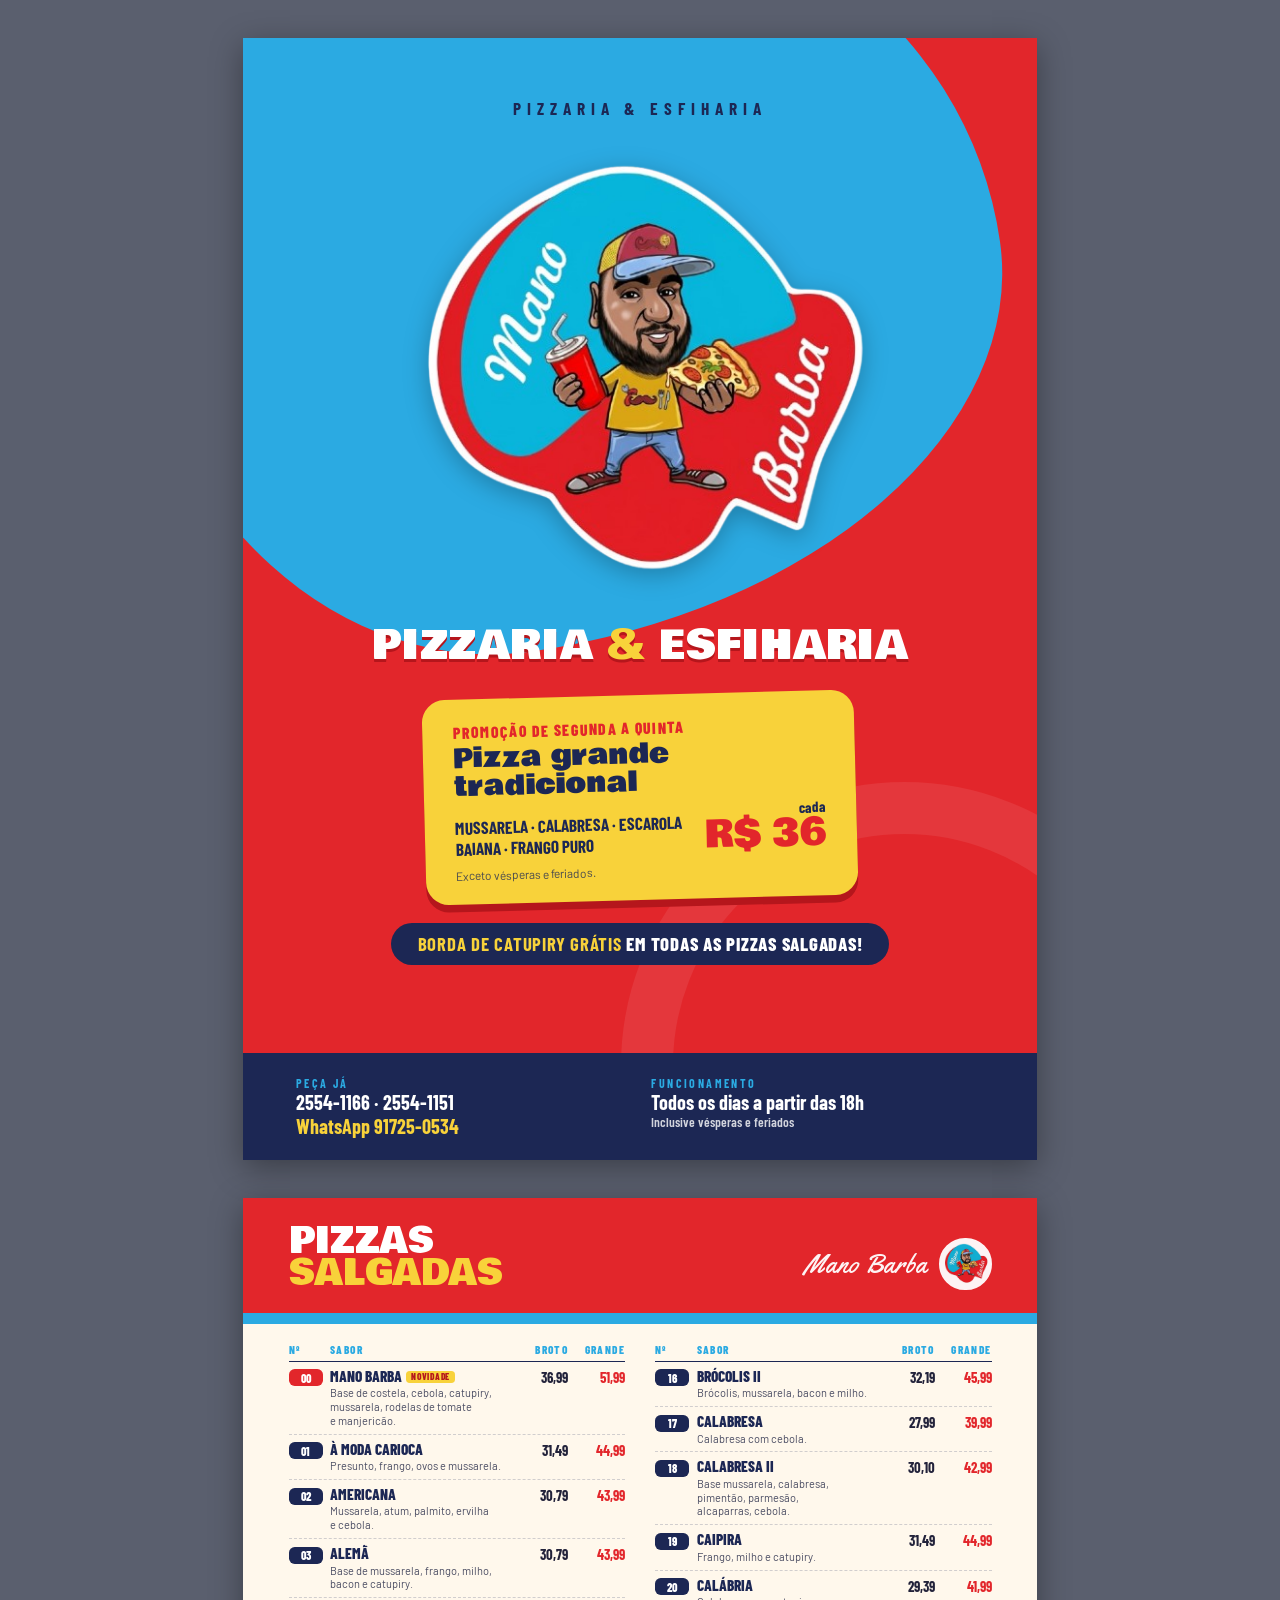
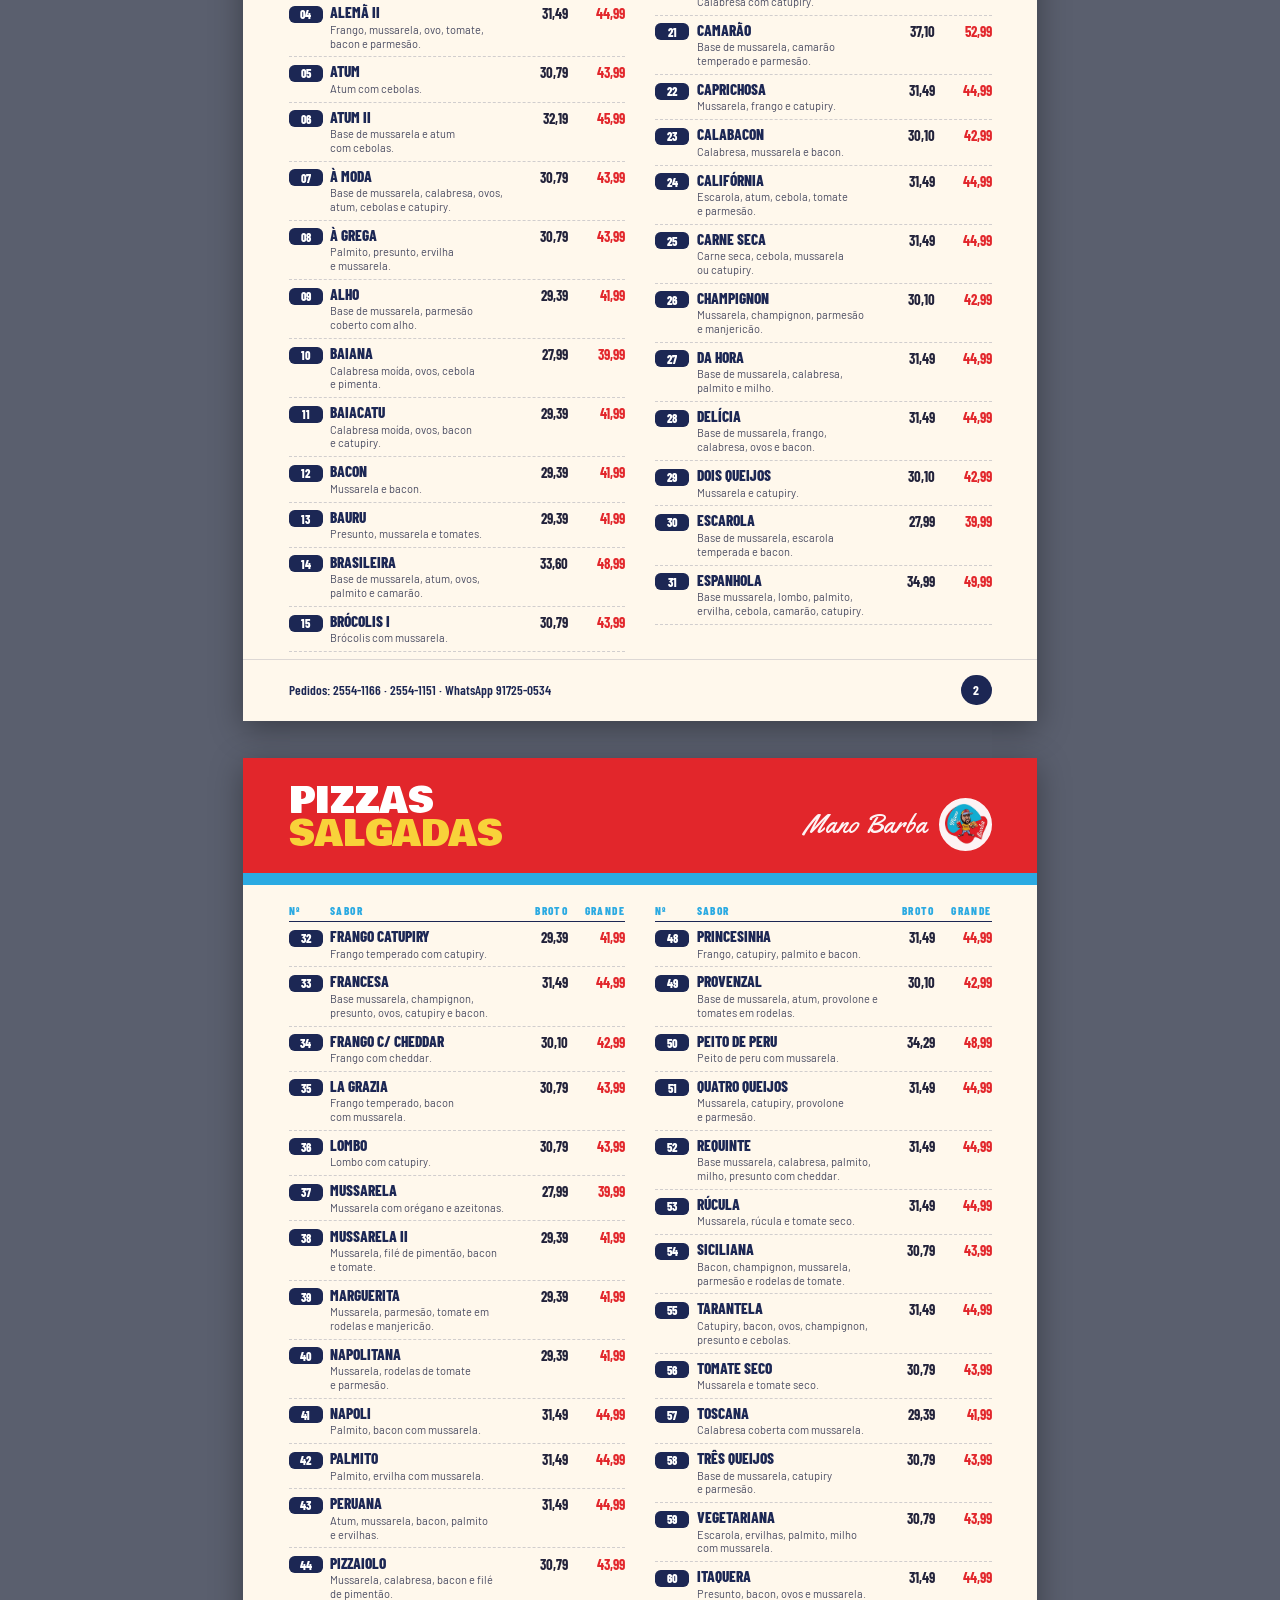
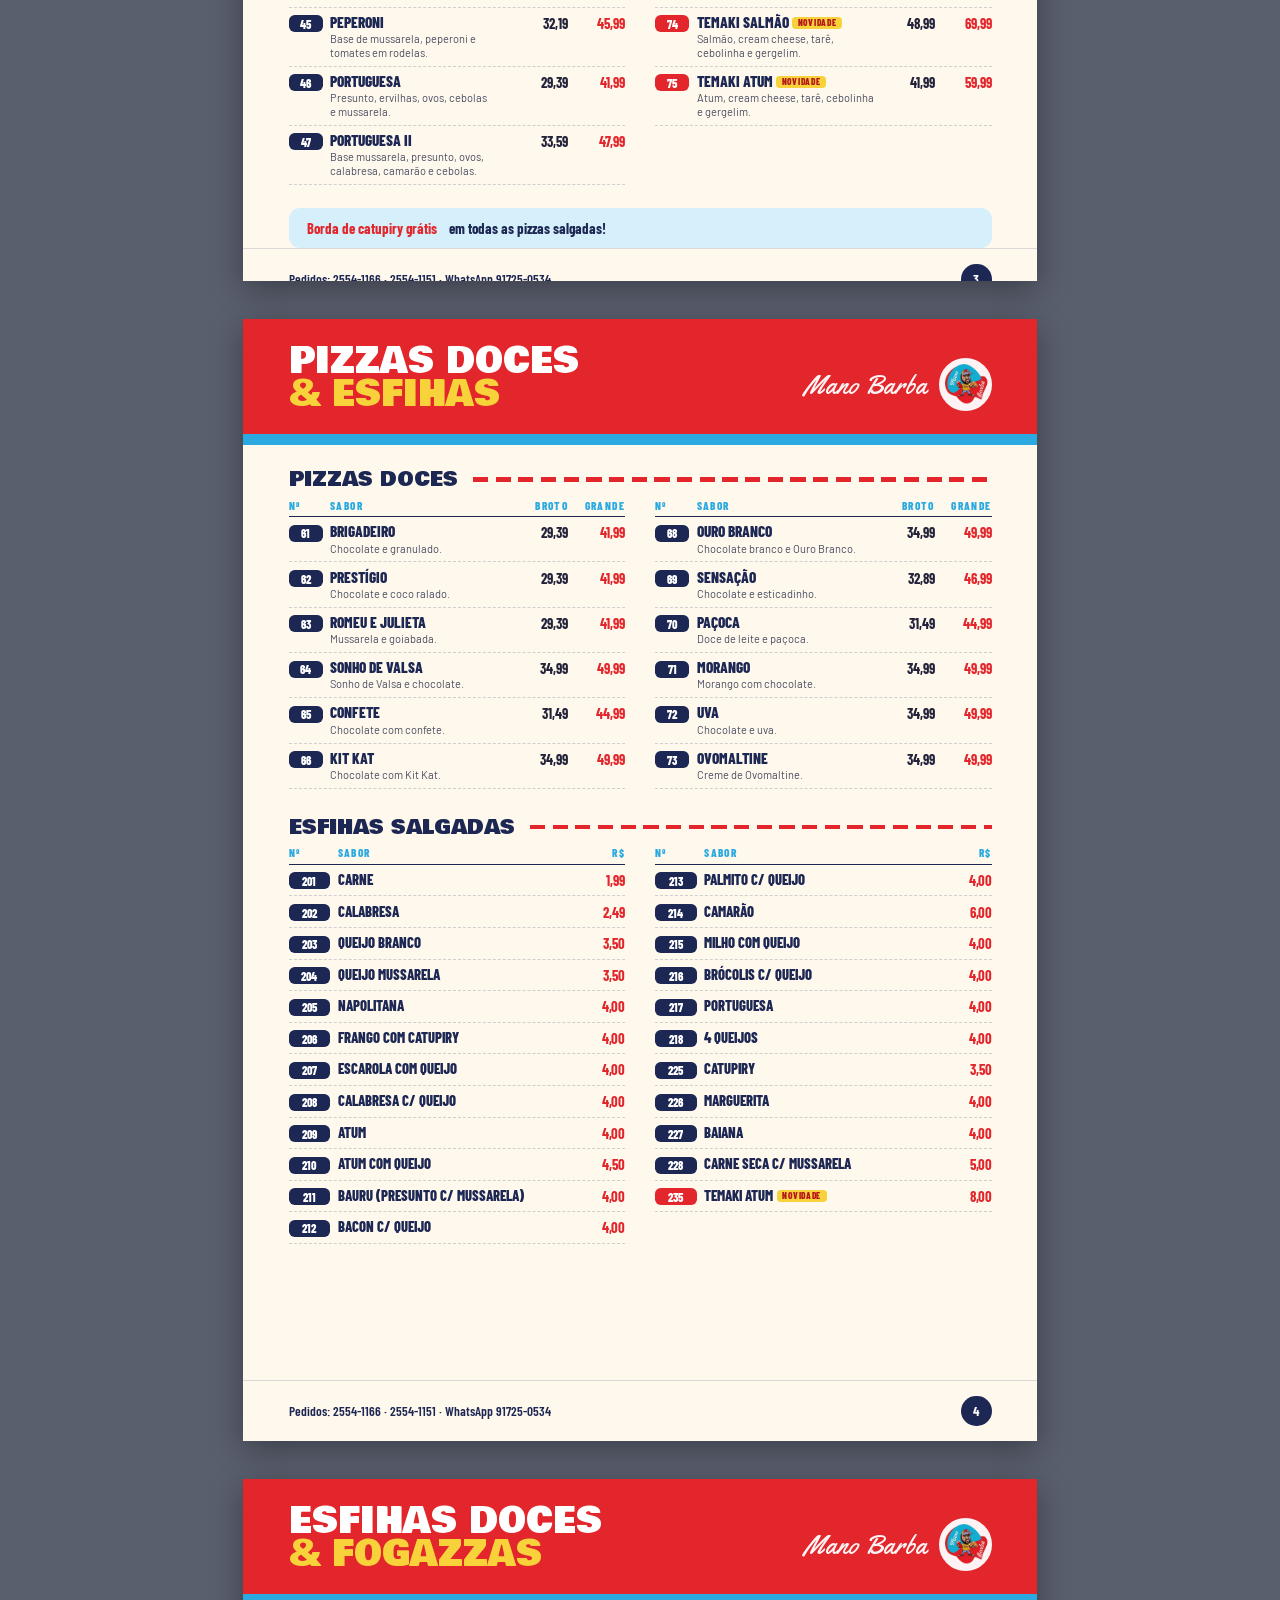
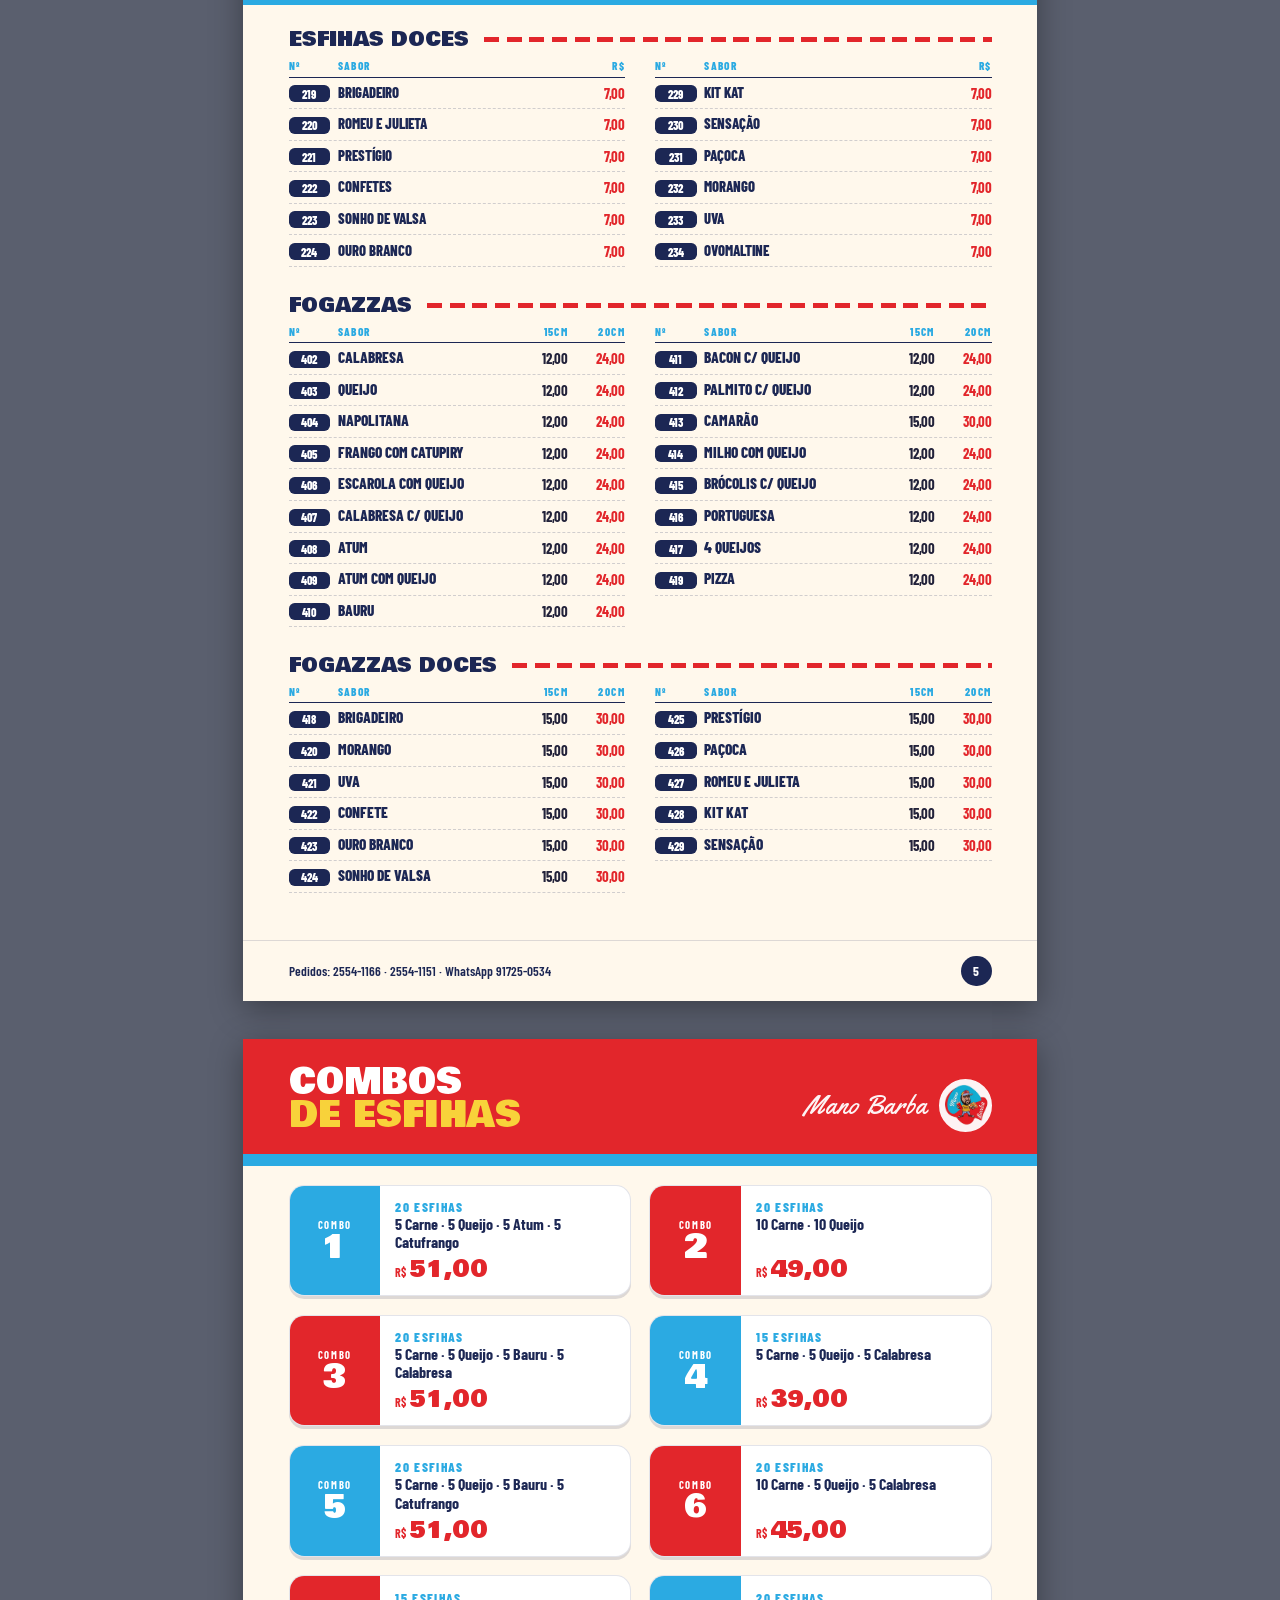
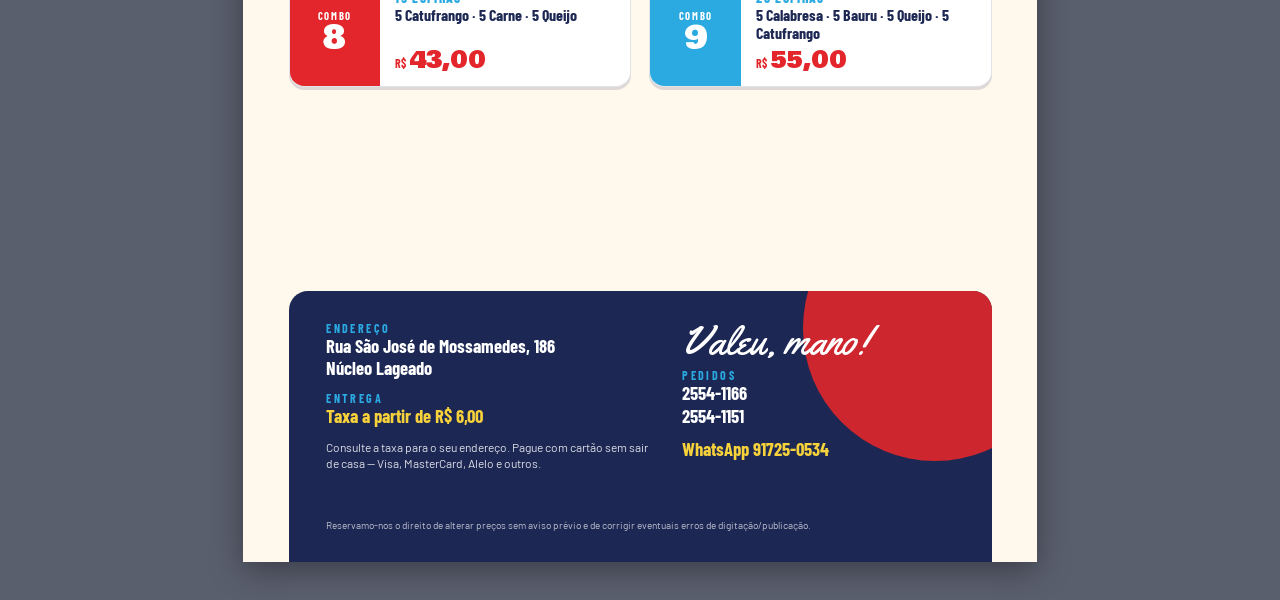
==== cardapio.html @ 179548e4 "Adicionando iframe do google maps e o cardapio personalizado." ====
<!DOCTYPE html>
<html lang="pt-BR">
<head>
<meta charset="utf-8">
<meta name="viewport" content="width=device-width, initial-scale=1.0">
<title>Cardápio — Mano Barba Pizzaria &amp; Esfiharia</title>
<link rel="preconnect" href="https://fonts.googleapis.com">
<link rel="preconnect" href="https://fonts.gstatic.com" crossorigin>
<link href="https://fonts.googleapis.com/css2?family=Yellowtail&family=Bowlby+One&family=Barlow+Condensed:wght@500;600;700;800&family=Barlow:wght@400;500;600&display=swap" rel="stylesheet">

<style>
  :root {
    --red: #E2262B; 
    --red-dk: #B5161C;
    --sky: #2BAAE2; 
    --sky-lt: #D6F0FB;
    --yellow: #F8D23A; 
    --navy: #1C2754; 
    --cream: #FFF8EC; 
    --ink: #22223a;
  }
  * {
    box-sizing: border-box;
    margin: 0;
    padding: 0;
  }
  body {
    background: #5a5f6e;
    font-family: 'Barlow', sans-serif;
    color: var(--ink);
    display: flex;
    flex-direction: column;
    align-items: center;
    gap: 10mm;
    padding: 10mm 0;
  }
  
  .page {
    width: 210mm;
    height: 297mm;
    background: var(--cream);
    position: relative;
    overflow: hidden;
    box-shadow: 0 8px 30px rgba(0,0,0,.35);
    display: flex;
    flex-direction: column;
  }
  @page {
    size: A4;
    margin: 0;
  }
  @media print {
    body { background: none; padding: 0; gap: 0; display: block; }
    .page { box-shadow: none; page-break-after: always; break-after: page; }
    * { -webkit-print-color-adjust: exact; print-color-adjust: exact; }
  }

  /* ---------- CAPA ---------- */
  .cover { background: var(--red); color: #fff; align-items: center; }
  .cover .sky {
    position: absolute; left: -30mm; top: -40mm; width: 230mm; height: 200mm; background: var(--sky);
    border-radius: 48% 52% 60% 40% / 45% 55% 45% 55%; transform: rotate(-8deg);
  }
  .cover .ring {
    position: absolute; right: -40mm; bottom: -50mm; width: 150mm; height: 150mm; border-radius: 50%;
    border: 14mm solid rgba(255,255,255,.08);
  }
  .cover-top { position: relative; z-index: 2; text-align: center; padding-top: 16mm; }
  .cover-top .tag { font-family: 'Barlow Condensed'; font-weight: 700; letter-spacing: .35em; font-size: 13pt; text-transform: uppercase; color: var(--navy); }
  .logo { position: relative; z-index: 2; width: 128mm; margin-top: 4mm; filter: drop-shadow(0 6px 12px rgba(0,0,0,.25)); }
  .cover h1 {
    position: relative; z-index: 2; font-family: 'Bowlby One'; font-weight: 400; font-size: 30pt; letter-spacing: .02em;
    text-transform: uppercase; line-height: 1; margin-top: 2mm; text-shadow: 0 3px 0 var(--red-dk);
  }
  .cover h1 span { color: var(--yellow); }
  
  .promo {
    position: relative; z-index: 2; margin: 8mm 18mm 0; background: var(--yellow); color: var(--navy);
    border-radius: 6mm; padding: 6mm 8mm; transform: rotate(-1.5deg); box-shadow: 0 2mm 0 var(--red-dk);
  }
  .promo .kick { font-family: 'Barlow Condensed'; font-weight: 800; text-transform: uppercase; letter-spacing: .08em; font-size: 12pt; color: var(--red); }
  .promo .big { font-family: 'Bowlby One'; font-size: 20pt; line-height: 1.05; margin: 1mm 0 2mm; }
  .promo .row { display: flex; justify-content: space-between; align-items: end; gap: 6mm; }
  .promo .flavors { font-family: 'Barlow Condensed'; font-weight: 700; font-size: 13pt; text-transform: uppercase; line-height: 1.25; }
  .promo .price { font-family: 'Bowlby One'; font-size: 28pt; color: var(--red); white-space: nowrap; line-height: 1; }
  .promo .price small { font-size: 11pt; color: var(--navy); display: block; text-align: right; font-family: 'Barlow Condensed'; font-weight: 700; }
  .promo .note { font-size: 9pt; margin-top: 2mm; opacity: .8; }
  
  .borda {
    position: relative; z-index: 2; margin-top: 6mm; font-family: 'Barlow Condensed'; font-weight: 800; font-size: 14pt;
    text-transform: uppercase; letter-spacing: .04em; background: var(--navy); padding: 2.5mm 7mm; border-radius: 20mm;
  }
  .borda b { color: var(--yellow); }
  .cover-info {
    position: absolute; z-index: 2; bottom: 0; left: 0; right: 0; display: grid; grid-template-columns: 1fr 1fr;
    background: var(--navy); padding: 6mm 14mm; gap: 6mm; font-family: 'Barlow Condensed'; font-size: 12pt; font-weight: 600;
  }
  .cover-info .lbl { font-size: 9pt; letter-spacing: .2em; text-transform: uppercase; color: var(--sky); font-weight: 700; }
  .cover-info .val { font-size: 15pt; font-weight: 700; line-height: 1.2; }
  .cover-info .val .wa { color: var(--yellow); }

  /* ---------- PÁGINAS INTERNAS ---------- */
  .head { background: var(--red); color: #fff; padding: 7mm 12mm 6mm; position: relative; display: flex; align-items: end; justify-content: space-between; }
  .head::after { content: ""; position: absolute; left: 0; right: 0; bottom: -3mm; height: 3mm; background: var(--sky); }
  .head h2 { font-family: 'Bowlby One'; font-weight: 400; font-size: 26pt; line-height: .95; text-transform: uppercase; }
  .head h2 em { font-style: normal; color: var(--yellow); }
  .head .brand { font-family: 'Yellowtail'; font-size: 20pt; color: #fff; opacity: .95; display: flex; align-items: center; gap: 3mm; }
  .head .brand img { width: 14mm; height: 14mm; object-fit: cover; background: #fff; border-radius: 50%; padding: 0mm; border: 2px solid white; }
  
  .body { flex: 1; padding: 8mm 12mm 0; display: flex; flex-direction: column; gap: 6mm; }
  .foot {
    display: flex; justify-content: space-between; align-items: center; padding: 4mm 12mm; font-family: 'Barlow Condensed';
    font-weight: 600; font-size: 10pt; color: var(--navy); border-top: .4mm solid rgba(28,39,84,.15); margin: 0 0;
  }
  .foot .pg { background: var(--navy); color: #fff; width: 8mm; height: 8mm; border-radius: 50%; display: grid; place-items: center; font-weight: 700; }

  .sub { display: flex; align-items: center; gap: 4mm; margin-bottom: 1mm; }
  .sub h3 { font-family: 'Bowlby One'; font-weight: 400; font-size: 15pt; color: var(--navy); text-transform: uppercase; white-space: nowrap; }
  .sub .line { flex: 1; height: 1.2mm; background: repeating-linear-gradient(90deg, var(--red) 0 4mm, transparent 4mm 6mm); }
  .sub .cols { font-family: 'Barlow Condensed'; font-weight: 700; font-size: 9pt; letter-spacing: .12em; text-transform: uppercase; color: var(--red); }

  .grid2 { display: grid; grid-template-columns: 1fr 1fr; column-gap: 8mm; }
  .colhead {
    display: grid; grid-template-columns: 9mm 1fr 13mm 13mm; gap: 2mm; font-family: 'Barlow Condensed'; font-weight: 800;
    font-size: 8.5pt; letter-spacing: .12em; text-transform: uppercase; color: var(--sky); padding-bottom: 1.2mm; border-bottom: .5mm solid var(--navy);
  }
  .colhead span:nth-child(n+3) { text-align: right; }
  
  .item {
    display: grid; grid-template-columns: 9mm 1fr 13mm 13mm; gap: 2mm; align-items: start; padding: 1.6mm 0;
    border-bottom: .3mm dashed rgba(28,39,84,.2); break-inside: avoid;
  }
  .num {
    font-family: 'Barlow Condensed'; font-weight: 800; font-size: 9pt; color: #fff; background: var(--navy); border-radius: 1.5mm;
    text-align: center; padding: .4mm 0; margin-top: .4mm;
  }
  .item.hot .num { background: var(--red); }
  .nm { font-family: 'Barlow Condensed'; font-weight: 800; font-size: 11.5pt; text-transform: uppercase; color: var(--navy); line-height: 1.1; }
  .nm .new { display: inline-block; font-size: 7pt; letter-spacing: .08em; background: var(--yellow); color: var(--red-dk); padding: .3mm 1.4mm; border-radius: 1mm; vertical-align: 2px; margin-left: 1mm; }
  .ds { font-size: 8.3pt; line-height: 1.25; color: #4b4d63; margin-top: .4mm; text-wrap: pretty; }
  .pr { font-family: 'Barlow Condensed'; font-weight: 700; font-size: 11pt; text-align: right; color: var(--ink); white-space: nowrap; }
  .pr.g { color: var(--red); }

  .item.s { grid-template-columns: 11mm 1fr 14mm; }
  .item.s .nm { font-size: 11pt; }
  .item.f { grid-template-columns: 11mm 1fr 13mm 13mm; }
  .colhead.s { grid-template-columns: 11mm 1fr 14mm; }
  .colhead.f { grid-template-columns: 11mm 1fr 13mm 13mm; }

  .card-note {
    background: var(--sky-lt); border-radius: 3mm; padding: 3mm 5mm; font-family: 'Barlow Condensed'; font-weight: 700;
    font-size: 11pt; color: var(--navy); display: flex; gap: 3mm; align-items: center;
  }
  .card-note b { color: var(--red); }

  /* combos */
  .combos { display: grid; grid-template-columns: 1fr 1fr; gap: 5mm; }
  .combo {
    background: #fff; border-radius: 4mm; overflow: hidden; display: grid; grid-template-columns: 24mm 1fr;
    box-shadow: 0 .8mm 0 rgba(28,39,84,.15); border: .4mm solid rgba(28,39,84,.12);
  }
  .combo .k { background: var(--sky); color: #fff; display: flex; flex-direction: column; align-items: center; justify-content: center; padding: 3mm 0; }
  .combo:nth-child(4n+2) .k, .combo:nth-child(4n+3) .k { background: var(--red); }
  .combo .k small { font-family: 'Barlow Condensed'; font-weight: 700; font-size: 8pt; letter-spacing: .15em; text-transform: uppercase; }
  .combo .k b { font-family: 'Bowlby One'; font-weight: 400; font-size: 24pt; line-height: 1; }
  .combo .c { padding: 3.5mm 4mm; display: flex; flex-direction: column; justify-content: space-between; gap: 2mm; }
  .combo .qty { font-family: 'Barlow Condensed'; font-weight: 800; font-size: 10pt; letter-spacing: .1em; text-transform: uppercase; color: var(--sky); }
  .combo .what { font-family: 'Barlow Condensed'; font-weight: 700; font-size: 12pt; color: var(--navy); line-height: 1.15; }
  .combo .val { font-family: 'Bowlby One'; font-size: 17pt; color: var(--red); line-height: 1; }
  .combo .val small { font-size: 9pt; font-family: 'Barlow Condensed'; font-weight: 700; margin-right: 1mm; }

  .info {
    margin-top: auto; background: var(--navy); color: #fff; border-radius: 5mm 5mm 0 0; padding: 8mm 10mm; display: grid;
    grid-template-columns: 1.2fr 1fr; gap: 8mm; position: relative; overflow: hidden;
  }
  .info::before { content: ""; position: absolute; right: -20mm; top: -25mm; width: 70mm; height: 70mm; border-radius: 50%; background: var(--red); opacity: .9; }
  .info > * { position: relative; }
  .info .lbl { font-family: 'Barlow Condensed'; font-size: 9pt; letter-spacing: .2em; text-transform: uppercase; color: var(--sky); font-weight: 700; }
  .info .v { font-family: 'Barlow Condensed'; font-size: 14pt; font-weight: 700; line-height: 1.2; margin-bottom: 3mm; }
  .info .v.y { color: var(--yellow); }
  .info p { font-size: 9pt; line-height: 1.35; opacity: .85; }
  .info .thanks { font-family: 'Yellowtail'; font-size: 30pt; line-height: 1; color: #fff; margin-bottom: 2mm; }
  .fine { font-size: 7.5pt; opacity: .7; margin-top: 4mm; line-height: 1.4; }
  .body.combo-body { padding-bottom: 0; }
</style>
</head>
<body>

<section class="page cover" data-screen-label="01 Capa">
  <div class="sky"></div><div class="ring"></div>
  <div class="cover-top"><div class="tag">Pizzaria &amp; Esfiharia</div></div>
  <img class="logo" src="/img/Logo_manobarba_hero.png" alt="Mano Barba">
  <h1>Pizzaria <span>&amp;</span> Esfiharia</h1>
  <div class="promo">
    <div class="kick">Promoção de segunda a quinta</div>
    <div class="big">Pizza grande<br>tradicional</div>
    <div class="row">
      <div class="flavors">Mussarela · Calabresa · Escarola<br>Baiana · Frango Puro</div>
      <div class="price"><small>cada</small>R$ 36</div>
    </div>
    <div class="note">Exceto vésperas e feriados.</div>
  </div>
  <div class="borda"><b>Borda de catupiry grátis</b> em todas as pizzas salgadas!</div>
  <div class="cover-info">
    <div><div class="lbl">Peça já</div><div class="val">2554-1166 · 2554-1151<br><span class="wa">WhatsApp 91725-0534</span></div></div>
    <div><div class="lbl">Funcionamento</div><div class="val">Todos os dias a partir das 18h</div><div style="font-size:10pt;opacity:.8">Inclusive vésperas e feriados</div></div>
  </div>
</section>

<section class="page" data-screen-label="02 Pizzas Salgadas I">
  <div class="head">
    <h2>Pizzas<br><em>Salgadas</em></h2>
    <div class="brand">Mano Barba <img src="/img/Logo_manobarba_hero.png" alt=""></div>
  </div>
  <div class="body">
    <div class="grid2">
      <div>
        <div class="colhead"><span>Nº</span><span>Sabor</span><span>Broto</span><span>Grande</span></div>
        <div class="item hot">
          <div class="num">00</div>
          <div><div class="nm">Mano Barba<span class="new">Novidade</span></div><div class="ds">Base de costela, cebola, catupiry, mussarela, rodelas de tomate e manjericão.</div></div>
          <div class="pr">36,99</div><div class="pr g">51,99</div>
        </div>
        <div class="item">
          <div class="num">01</div>
          <div><div class="nm">À Moda Carioca</div><div class="ds">Presunto, frango, ovos e mussarela.</div></div>
          <div class="pr">31,49</div><div class="pr g">44,99</div>
        </div>
        <div class="item">
          <div class="num">02</div>
          <div><div class="nm">Americana</div><div class="ds">Mussarela, atum, palmito, ervilha e cebola.</div></div>
          <div class="pr">30,79</div><div class="pr g">43,99</div>
        </div>
        <div class="item">
          <div class="num">03</div>
          <div><div class="nm">Alemã</div><div class="ds">Base de mussarela, frango, milho, bacon e catupiry.</div></div>
          <div class="pr">30,79</div><div class="pr g">43,99</div>
        </div>
        <div class="item">
          <div class="num">04</div>
          <div><div class="nm">Alemã II</div><div class="ds">Frango, mussarela, ovo, tomate, bacon e parmesão.</div></div>
          <div class="pr">31,49</div><div class="pr g">44,99</div>
        </div>
        <div class="item">
          <div class="num">05</div>
          <div><div class="nm">Atum</div><div class="ds">Atum com cebolas.</div></div>
          <div class="pr">30,79</div><div class="pr g">43,99</div>
        </div>
        <div class="item">
          <div class="num">06</div>
          <div><div class="nm">Atum II</div><div class="ds">Base de mussarela e atum com cebolas.</div></div>
          <div class="pr">32,19</div><div class="pr g">45,99</div>
        </div>
        <div class="item">
          <div class="num">07</div>
          <div><div class="nm">À Moda</div><div class="ds">Base de mussarela, calabresa, ovos, atum, cebolas e catupiry.</div></div>
          <div class="pr">30,79</div><div class="pr g">43,99</div>
        </div>
        <div class="item">
          <div class="num">08</div>
          <div><div class="nm">À Grega</div><div class="ds">Palmito, presunto, ervilha e mussarela.</div></div>
          <div class="pr">30,79</div><div class="pr g">43,99</div>
        </div>
        <div class="item">
          <div class="num">09</div>
          <div><div class="nm">Alho</div><div class="ds">Base de mussarela, parmesão coberto com alho.</div></div>
          <div class="pr">29,39</div><div class="pr g">41,99</div>
        </div>
        <div class="item">
          <div class="num">10</div>
          <div><div class="nm">Baiana</div><div class="ds">Calabresa moída, ovos, cebola e pimenta.</div></div>
          <div class="pr">27,99</div><div class="pr g">39,99</div>
        </div>
        <div class="item">
          <div class="num">11</div>
          <div><div class="nm">Baiacatu</div><div class="ds">Calabresa moída, ovos, bacon e catupiry.</div></div>
          <div class="pr">29,39</div><div class="pr g">41,99</div>
        </div>
        <div class="item">
          <div class="num">12</div>
          <div><div class="nm">Bacon</div><div class="ds">Mussarela e bacon.</div></div>
          <div class="pr">29,39</div><div class="pr g">41,99</div>
        </div>
        <div class="item">
          <div class="num">13</div>
          <div><div class="nm">Bauru</div><div class="ds">Presunto, mussarela e tomates.</div></div>
          <div class="pr">29,39</div><div class="pr g">41,99</div>
        </div>
        <div class="item">
          <div class="num">14</div>
          <div><div class="nm">Brasileira</div><div class="ds">Base de mussarela, atum, ovos, palmito e camarão.</div></div>
          <div class="pr">33,60</div><div class="pr g">48,99</div>
        </div>
        <div class="item">
          <div class="num">15</div>
          <div><div class="nm">Brócolis I</div><div class="ds">Brócolis com mussarela.</div></div>
          <div class="pr">30,79</div><div class="pr g">43,99</div>
        </div>
      </div>
      <div>
        <div class="colhead"><span>Nº</span><span>Sabor</span><span>Broto</span><span>Grande</span></div>
        <div class="item">
          <div class="num">16</div>
          <div><div class="nm">Brócolis II</div><div class="ds">Brócolis, mussarela, bacon e milho.</div></div>
          <div class="pr">32,19</div><div class="pr g">45,99</div>
        </div>
        <div class="item">
          <div class="num">17</div>
          <div><div class="nm">Calabresa</div><div class="ds">Calabresa com cebola.</div></div>
          <div class="pr">27,99</div><div class="pr g">39,99</div>
        </div>
        <div class="item">
          <div class="num">18</div>
          <div><div class="nm">Calabresa II</div><div class="ds">Base mussarela, calabresa, pimentão, parmesão, alcaparras, cebola.</div></div>
          <div class="pr">30,10</div><div class="pr g">42,99</div>
        </div>
        <div class="item">
          <div class="num">19</div>
          <div><div class="nm">Caipira</div><div class="ds">Frango, milho e catupiry.</div></div>
          <div class="pr">31,49</div><div class="pr g">44,99</div>
        </div>
        <div class="item">
          <div class="num">20</div>
          <div><div class="nm">Calábria</div><div class="ds">Calabresa com catupiry.</div></div>
          <div class="pr">29,39</div><div class="pr g">41,99</div>
        </div>
        <div class="item">
          <div class="num">21</div>
          <div><div class="nm">Camarão</div><div class="ds">Base de mussarela, camarão temperado e parmesão.</div></div>
          <div class="pr">37,10</div><div class="pr g">52,99</div>
        </div>
        <div class="item">
          <div class="num">22</div>
          <div><div class="nm">Caprichosa</div><div class="ds">Mussarela, frango e catupiry.</div></div>
          <div class="pr">31,49</div><div class="pr g">44,99</div>
        </div>
        <div class="item">
          <div class="num">23</div>
          <div><div class="nm">Calabacon</div><div class="ds">Calabresa, mussarela e bacon.</div></div>
          <div class="pr">30,10</div><div class="pr g">42,99</div>
        </div>
        <div class="item">
          <div class="num">24</div>
          <div><div class="nm">Califórnia</div><div class="ds">Escarola, atum, cebola, tomate e parmesão.</div></div>
          <div class="pr">31,49</div><div class="pr g">44,99</div>
        </div>
        <div class="item">
          <div class="num">25</div>
          <div><div class="nm">Carne Seca</div><div class="ds">Carne seca, cebola, mussarela ou catupiry.</div></div>
          <div class="pr">31,49</div><div class="pr g">44,99</div>
        </div>
        <div class="item">
          <div class="num">26</div>
          <div><div class="nm">Champignon</div><div class="ds">Mussarela, champignon, parmesão e manjericão.</div></div>
          <div class="pr">30,10</div><div class="pr g">42,99</div>
        </div>
        <div class="item">
          <div class="num">27</div>
          <div><div class="nm">Da Hora</div><div class="ds">Base de mussarela, calabresa, palmito e milho.</div></div>
          <div class="pr">31,49</div><div class="pr g">44,99</div>
        </div>
        <div class="item">
          <div class="num">28</div>
          <div><div class="nm">Delícia</div><div class="ds">Base de mussarela, frango, calabresa, ovos e bacon.</div></div>
          <div class="pr">31,49</div><div class="pr g">44,99</div>
        </div>
        <div class="item">
          <div class="num">29</div>
          <div><div class="nm">Dois Queijos</div><div class="ds">Mussarela e catupiry.</div></div>
          <div class="pr">30,10</div><div class="pr g">42,99</div>
        </div>
        <div class="item">
          <div class="num">30</div>
          <div><div class="nm">Escarola</div><div class="ds">Base de mussarela, escarola temperada e bacon.</div></div>
          <div class="pr">27,99</div><div class="pr g">39,99</div>
        </div>
        <div class="item">
          <div class="num">31</div>
          <div><div class="nm">Espanhola</div><div class="ds">Base mussarela, lombo, palmito, ervilha, cebola, camarão, catupiry.</div></div>
          <div class="pr">34,99</div><div class="pr g">49,99</div>
        </div>
      </div>
    </div>
  </div>
  <div class="foot">
    <span>Pedidos: 2554-1166 · 2554-1151 · WhatsApp 91725-0534</span>
    <span class="pg">2</span>
  </div>
</section>

<section class="page" data-screen-label="03 Pizzas Salgadas II">
  <div class="head">
    <h2>Pizzas<br><em>Salgadas</em></h2>
    <div class="brand">Mano Barba <img src="/img/Logo_manobarba_hero.png" alt=""></div>
  </div>
  <div class="body">
    <div class="grid2">
      <div>
        <div class="colhead"><span>Nº</span><span>Sabor</span><span>Broto</span><span>Grande</span></div>
        <div class="item">
          <div class="num">32</div>
          <div><div class="nm">Frango Catupiry</div><div class="ds">Frango temperado com catupiry.</div></div>
          <div class="pr">29,39</div><div class="pr g">41,99</div>
        </div>
        <div class="item">
          <div class="num">33</div>
          <div><div class="nm">Francesa</div><div class="ds">Base mussarela, champignon, presunto, ovos, catupiry e bacon.</div></div>
          <div class="pr">31,49</div><div class="pr g">44,99</div>
        </div>
        <div class="item">
          <div class="num">34</div>
          <div><div class="nm">Frango c/ Cheddar</div><div class="ds">Frango com cheddar.</div></div>
          <div class="pr">30,10</div><div class="pr g">42,99</div>
        </div>
        <div class="item">
          <div class="num">35</div>
          <div><div class="nm">La Grazia</div><div class="ds">Frango temperado, bacon com mussarela.</div></div>
          <div class="pr">30,79</div><div class="pr g">43,99</div>
        </div>
        <div class="item">
          <div class="num">36</div>
          <div><div class="nm">Lombo</div><div class="ds">Lombo com catupiry.</div></div>
          <div class="pr">30,79</div><div class="pr g">43,99</div>
        </div>
        <div class="item">
          <div class="num">37</div>
          <div><div class="nm">Mussarela</div><div class="ds">Mussarela com orégano e azeitonas.</div></div>
          <div class="pr">27,99</div><div class="pr g">39,99</div>
        </div>
        <div class="item">
          <div class="num">38</div>
          <div><div class="nm">Mussarela II</div><div class="ds">Mussarela, filé de pimentão, bacon e tomate.</div></div>
          <div class="pr">29,39</div><div class="pr g">41,99</div>
        </div>
        <div class="item">
          <div class="num">39</div>
          <div><div class="nm">Marguerita</div><div class="ds">Mussarela, parmesão, tomate em rodelas e manjericão.</div></div>
          <div class="pr">29,39</div><div class="pr g">41,99</div>
        </div>
        <div class="item">
          <div class="num">40</div>
          <div><div class="nm">Napolitana</div><div class="ds">Mussarela, rodelas de tomate e parmesão.</div></div>
          <div class="pr">29,39</div><div class="pr g">41,99</div>
        </div>
        <div class="item">
          <div class="num">41</div>
          <div><div class="nm">Napoli</div><div class="ds">Palmito, bacon com mussarela.</div></div>
          <div class="pr">31,49</div><div class="pr g">44,99</div>
        </div>
        <div class="item">
          <div class="num">42</div>
          <div><div class="nm">Palmito</div><div class="ds">Palmito, ervilha com mussarela.</div></div>
          <div class="pr">31,49</div><div class="pr g">44,99</div>
        </div>
        <div class="item">
          <div class="num">43</div>
          <div><div class="nm">Peruana</div><div class="ds">Atum, mussarela, bacon, palmito e ervilhas.</div></div>
          <div class="pr">31,49</div><div class="pr g">44,99</div>
        </div>
        <div class="item">
          <div class="num">44</div>
          <div><div class="nm">Pizzaiolo</div><div class="ds">Mussarela, calabresa, bacon e filé de pimentão.</div></div>
          <div class="pr">30,79</div><div class="pr g">43,99</div>
        </div>
        <div class="item">
          <div class="num">45</div>
          <div><div class="nm">Peperoni</div><div class="ds">Base de mussarela, peperoni e tomates em rodelas.</div></div>
          <div class="pr">32,19</div><div class="pr g">45,99</div>
        </div>
        <div class="item">
          <div class="num">46</div>
          <div><div class="nm">Portuguesa</div><div class="ds">Presunto, ervilhas, ovos, cebolas e mussarela.</div></div>
          <div class="pr">29,39</div><div class="pr g">41,99</div>
        </div>
        <div class="item">
          <div class="num">47</div>
          <div><div class="nm">Portuguesa II</div><div class="ds">Base mussarela, presunto, ovos, calabresa, camarão e cebolas.</div></div>
          <div class="pr">33,59</div><div class="pr g">47,99</div>
        </div>
      </div>
      <div>
        <div class="colhead"><span>Nº</span><span>Sabor</span><span>Broto</span><span>Grande</span></div>
        <div class="item">
          <div class="num">48</div>
          <div><div class="nm">Princesinha</div><div class="ds">Frango, catupiry, palmito e bacon.</div></div>
          <div class="pr">31,49</div><div class="pr g">44,99</div>
        </div>
        <div class="item">
          <div class="num">49</div>
          <div><div class="nm">Provenzal</div><div class="ds">Base de mussarela, atum, provolone e tomates em rodelas.</div></div>
          <div class="pr">30,10</div><div class="pr g">42,99</div>
        </div>
        <div class="item">
          <div class="num">50</div>
          <div><div class="nm">Peito de Peru</div><div class="ds">Peito de peru com mussarela.</div></div>
          <div class="pr">34,29</div><div class="pr g">48,99</div>
        </div>
        <div class="item">
          <div class="num">51</div>
          <div><div class="nm">Quatro Queijos</div><div class="ds">Mussarela, catupiry, provolone e parmesão.</div></div>
          <div class="pr">31,49</div><div class="pr g">44,99</div>
        </div>
        <div class="item">
          <div class="num">52</div>
          <div><div class="nm">Requinte</div><div class="ds">Base mussarela, calabresa, palmito, milho, presunto com cheddar.</div></div>
          <div class="pr">31,49</div><div class="pr g">44,99</div>
        </div>
        <div class="item">
          <div class="num">53</div>
          <div><div class="nm">Rúcula</div><div class="ds">Mussarela, rúcula e tomate seco.</div></div>
          <div class="pr">31,49</div><div class="pr g">44,99</div>
        </div>
        <div class="item">
          <div class="num">54</div>
          <div><div class="nm">Siciliana</div><div class="ds">Bacon, champignon, mussarela, parmesão e rodelas de tomate.</div></div>
          <div class="pr">30,79</div><div class="pr g">43,99</div>
        </div>
        <div class="item">
          <div class="num">55</div>
          <div><div class="nm">Tarantela</div><div class="ds">Catupiry, bacon, ovos, champignon, presunto e cebolas.</div></div>
          <div class="pr">31,49</div><div class="pr g">44,99</div>
        </div>
        <div class="item">
          <div class="num">56</div>
          <div><div class="nm">Tomate Seco</div><div class="ds">Mussarela e tomate seco.</div></div>
          <div class="pr">30,79</div><div class="pr g">43,99</div>
        </div>
        <div class="item">
          <div class="num">57</div>
          <div><div class="nm">Toscana</div><div class="ds">Calabresa coberta com mussarela.</div></div>
          <div class="pr">29,39</div><div class="pr g">41,99</div>
        </div>
        <div class="item">
          <div class="num">58</div>
          <div><div class="nm">Três Queijos</div><div class="ds">Base de mussarela, catupiry e parmesão.</div></div>
          <div class="pr">30,79</div><div class="pr g">43,99</div>
        </div>
        <div class="item">
          <div class="num">59</div>
          <div><div class="nm">Vegetariana</div><div class="ds">Escarola, ervilhas, palmito, milho com mussarela.</div></div>
          <div class="pr">30,79</div><div class="pr g">43,99</div>
        </div>
        <div class="item">
          <div class="num">60</div>
          <div><div class="nm">Itaquera</div><div class="ds">Presunto, bacon, ovos e mussarela.</div></div>
          <div class="pr">31,49</div><div class="pr g">44,99</div>
        </div>
        <div class="item hot">
          <div class="num">74</div>
          <div><div class="nm">Temaki Salmão<span class="new">Novidade</span></div><div class="ds">Salmão, cream cheese, tarê, cebolinha e gergelim.</div></div>
          <div class="pr">48,99</div><div class="pr g">69,99</div>
        </div>
        <div class="item hot">
          <div class="num">75</div>
          <div><div class="nm">Temaki Atum<span class="new">Novidade</span></div><div class="ds">Atum, cream cheese, tarê, cebolinha e gergelim.</div></div>
          <div class="pr">41,99</div><div class="pr g">59,99</div>
        </div>
      </div>
    </div>
    <div class="card-note"><b>Borda de catupiry grátis</b> em todas as pizzas salgadas!</div>
  </div>
  <div class="foot">
    <span>Pedidos: 2554-1166 · 2554-1151 · WhatsApp 91725-0534</span>
    <span class="pg">3</span>
  </div>
</section>

<section class="page" data-screen-label="04 Doces e Esfihas">
  <div class="head">
    <h2>Pizzas Doces<br><em>&amp; Esfihas</em></h2>
    <div class="brand">Mano Barba <img src="/img/Logo_manobarba_hero.png" alt=""></div>
  </div>
  <div class="body">
    <div>
      <div class="sub"><h3>Pizzas Doces</h3><div class="line"></div></div>
      <div class="grid2">
        <div>
          <div class="colhead"><span>Nº</span><span>Sabor</span><span>Broto</span><span>Grande</span></div>
          <div class="item">
            <div class="num">61</div>
            <div><div class="nm">Brigadeiro</div><div class="ds">Chocolate e granulado.</div></div>
            <div class="pr">29,39</div><div class="pr g">41,99</div>
          </div>
          <div class="item">
            <div class="num">62</div>
            <div><div class="nm">Prestígio</div><div class="ds">Chocolate e coco ralado.</div></div>
            <div class="pr">29,39</div><div class="pr g">41,99</div>
          </div>
          <div class="item">
            <div class="num">63</div>
            <div><div class="nm">Romeu e Julieta</div><div class="ds">Mussarela e goiabada.</div></div>
            <div class="pr">29,39</div><div class="pr g">41,99</div>
          </div>
          <div class="item">
            <div class="num">64</div>
            <div><div class="nm">Sonho de Valsa</div><div class="ds">Sonho de Valsa e chocolate.</div></div>
            <div class="pr">34,99</div><div class="pr g">49,99</div>
          </div>
          <div class="item">
            <div class="num">65</div>
            <div><div class="nm">Confete</div><div class="ds">Chocolate com confete.</div></div>
            <div class="pr">31,49</div><div class="pr g">44,99</div>
          </div>
          <div class="item">
            <div class="num">66</div>
            <div><div class="nm">Kit Kat</div><div class="ds">Chocolate com Kit Kat.</div></div>
            <div class="pr">34,99</div><div class="pr g">49,99</div>
          </div>
        </div>
        <div>
          <div class="colhead"><span>Nº</span><span>Sabor</span><span>Broto</span><span>Grande</span></div>
          <div class="item">
            <div class="num">68</div>
            <div><div class="nm">Ouro Branco</div><div class="ds">Chocolate branco e Ouro Branco.</div></div>
            <div class="pr">34,99</div><div class="pr g">49,99</div>
          </div>
          <div class="item">
            <div class="num">69</div>
            <div><div class="nm">Sensação</div><div class="ds">Chocolate e esticadinho.</div></div>
            <div class="pr">32,89</div><div class="pr g">46,99</div>
          </div>
          <div class="item">
            <div class="num">70</div>
            <div><div class="nm">Paçoca</div><div class="ds">Doce de leite e paçoca.</div></div>
            <div class="pr">31,49</div><div class="pr g">44,99</div>
          </div>
          <div class="item">
            <div class="num">71</div>
            <div><div class="nm">Morango</div><div class="ds">Morango com chocolate.</div></div>
            <div class="pr">34,99</div><div class="pr g">49,99</div>
          </div>
          <div class="item">
            <div class="num">72</div>
            <div><div class="nm">Uva</div><div class="ds">Chocolate e uva.</div></div>
            <div class="pr">34,99</div><div class="pr g">49,99</div>
          </div>
          <div class="item">
            <div class="num">73</div>
            <div><div class="nm">Ovomaltine</div><div class="ds">Creme de Ovomaltine.</div></div>
            <div class="pr">34,99</div><div class="pr g">49,99</div>
          </div>
        </div>
      </div>
    </div>
    
    <div>
      <div class="sub"><h3>Esfihas Salgadas</h3><div class="line"></div></div>
      <div class="grid2">
        <div>
          <div class="colhead s"><span>Nº</span><span>Sabor</span><span>R$</span></div>
          <div class="item s"><div class="num">201</div><div class="nm">Carne</div><div class="pr g">1,99</div></div>
          <div class="item s"><div class="num">202</div><div class="nm">Calabresa</div><div class="pr g">2,49</div></div>
          <div class="item s"><div class="num">203</div><div class="nm">Queijo Branco</div><div class="pr g">3,50</div></div>
          <div class="item s"><div class="num">204</div><div class="nm">Queijo Mussarela</div><div class="pr g">3,50</div></div>
          <div class="item s"><div class="num">205</div><div class="nm">Napolitana</div><div class="pr g">4,00</div></div>
          <div class="item s"><div class="num">206</div><div class="nm">Frango com Catupiry</div><div class="pr g">4,00</div></div>
          <div class="item s"><div class="num">207</div><div class="nm">Escarola com Queijo</div><div class="pr g">4,00</div></div>
          <div class="item s"><div class="num">208</div><div class="nm">Calabresa c/ Queijo</div><div class="pr g">4,00</div></div>
          <div class="item s"><div class="num">209</div><div class="nm">Atum</div><div class="pr g">4,00</div></div>
          <div class="item s"><div class="num">210</div><div class="nm">Atum com Queijo</div><div class="pr g">4,50</div></div>
          <div class="item s"><div class="num">211</div><div class="nm">Bauru (presunto c/ mussarela)</div><div class="pr g">4,00</div></div>
          <div class="item s"><div class="num">212</div><div class="nm">Bacon c/ Queijo</div><div class="pr g">4,00</div></div>
        </div>
        <div>
          <div class="colhead s"><span>Nº</span><span>Sabor</span><span>R$</span></div>
          <div class="item s"><div class="num">213</div><div class="nm">Palmito c/ Queijo</div><div class="pr g">4,00</div></div>
          <div class="item s"><div class="num">214</div><div class="nm">Camarão</div><div class="pr g">6,00</div></div>
          <div class="item s"><div class="num">215</div><div class="nm">Milho com Queijo</div><div class="pr g">4,00</div></div>
          <div class="item s"><div class="num">216</div><div class="nm">Brócolis c/ Queijo</div><div class="pr g">4,00</div></div>
          <div class="item s"><div class="num">217</div><div class="nm">Portuguesa</div><div class="pr g">4,00</div></div>
          <div class="item s"><div class="num">218</div><div class="nm">4 Queijos</div><div class="pr g">4,00</div></div>
          <div class="item s"><div class="num">225</div><div class="nm">Catupiry</div><div class="pr g">3,50</div></div>
          <div class="item s"><div class="num">226</div><div class="nm">Marguerita</div><div class="pr g">4,00</div></div>
          <div class="item s"><div class="num">227</div><div class="nm">Baiana</div><div class="pr g">4,00</div></div>
          <div class="item s"><div class="num">228</div><div class="nm">Carne Seca c/ Mussarela</div><div class="pr g">5,00</div></div>
          <div class="item s hot"><div class="num">235</div><div class="nm">Temaki Atum<span class="new">Novidade</span></div><div class="pr g">8,00</div></div>
        </div>
      </div>
    </div>
  </div>
  <div class="foot">
    <span>Pedidos: 2554-1166 · 2554-1151 · WhatsApp 91725-0534</span>
    <span class="pg">4</span>
  </div>
</section>

<section class="page" data-screen-label="05 Esfihas Doces e Fogazzas">
  <div class="head">
    <h2>Esfihas Doces<br><em>&amp; Fogazzas</em></h2>
    <div class="brand">Mano Barba <img src="/img/Logo_manobarba_hero.png" alt=""></div>
  </div>
  <div class="body">
    <div>
      <div class="sub"><h3>Esfihas Doces</h3><div class="line"></div></div>
      <div class="grid2">
        <div>
          <div class="colhead s"><span>Nº</span><span>Sabor</span><span>R$</span></div>
          <div class="item s"><div class="num">219</div><div class="nm">Brigadeiro</div><div class="pr g">7,00</div></div>
          <div class="item s"><div class="num">220</div><div class="nm">Romeu e Julieta</div><div class="pr g">7,00</div></div>
          <div class="item s"><div class="num">221</div><div class="nm">Prestígio</div><div class="pr g">7,00</div></div>
          <div class="item s"><div class="num">222</div><div class="nm">Confetes</div><div class="pr g">7,00</div></div>
          <div class="item s"><div class="num">223</div><div class="nm">Sonho de Valsa</div><div class="pr g">7,00</div></div>
          <div class="item s"><div class="num">224</div><div class="nm">Ouro Branco</div><div class="pr g">7,00</div></div>
        </div>
        <div>
          <div class="colhead s"><span>Nº</span><span>Sabor</span><span>R$</span></div>
          <div class="item s"><div class="num">229</div><div class="nm">Kit Kat</div><div class="pr g">7,00</div></div>
          <div class="item s"><div class="num">230</div><div class="nm">Sensação</div><div class="pr g">7,00</div></div>
          <div class="item s"><div class="num">231</div><div class="nm">Paçoca</div><div class="pr g">7,00</div></div>
          <div class="item s"><div class="num">232</div><div class="nm">Morango</div><div class="pr g">7,00</div></div>
          <div class="item s"><div class="num">233</div><div class="nm">Uva</div><div class="pr g">7,00</div></div>
          <div class="item s"><div class="num">234</div><div class="nm">Ovomaltine</div><div class="pr g">7,00</div></div>
        </div>
      </div>
    </div>
    
    <div>
      <div class="sub"><h3>Fogazzas</h3><div class="line"></div></div>
      <div class="grid2">
        <div>
          <div class="colhead f"><span>Nº</span><span>Sabor</span><span>15cm</span><span>20cm</span></div>
          <div class="item f"><div class="num">402</div><div class="nm">Calabresa</div><div class="pr">12,00</div><div class="pr g">24,00</div></div>
          <div class="item f"><div class="num">403</div><div class="nm">Queijo</div><div class="pr">12,00</div><div class="pr g">24,00</div></div>
          <div class="item f"><div class="num">404</div><div class="nm">Napolitana</div><div class="pr">12,00</div><div class="pr g">24,00</div></div>
          <div class="item f"><div class="num">405</div><div class="nm">Frango com Catupiry</div><div class="pr">12,00</div><div class="pr g">24,00</div></div>
          <div class="item f"><div class="num">406</div><div class="nm">Escarola com Queijo</div><div class="pr">12,00</div><div class="pr g">24,00</div></div>
          <div class="item f"><div class="num">407</div><div class="nm">Calabresa c/ Queijo</div><div class="pr">12,00</div><div class="pr g">24,00</div></div>
          <div class="item f"><div class="num">408</div><div class="nm">Atum</div><div class="pr">12,00</div><div class="pr g">24,00</div></div>
          <div class="item f"><div class="num">409</div><div class="nm">Atum com Queijo</div><div class="pr">12,00</div><div class="pr g">24,00</div></div>
          <div class="item f"><div class="num">410</div><div class="nm">Bauru</div><div class="pr">12,00</div><div class="pr g">24,00</div></div>
        </div>
        <div>
          <div class="colhead f"><span>Nº</span><span>Sabor</span><span>15cm</span><span>20cm</span></div>
          <div class="item f"><div class="num">411</div><div class="nm">Bacon c/ Queijo</div><div class="pr">12,00</div><div class="pr g">24,00</div></div>
          <div class="item f"><div class="num">412</div><div class="nm">Palmito c/ Queijo</div><div class="pr">12,00</div><div class="pr g">24,00</div></div>
          <div class="item f"><div class="num">413</div><div class="nm">Camarão</div><div class="pr">15,00</div><div class="pr g">30,00</div></div>
          <div class="item f"><div class="num">414</div><div class="nm">Milho com Queijo</div><div class="pr">12,00</div><div class="pr g">24,00</div></div>
          <div class="item f"><div class="num">415</div><div class="nm">Brócolis c/ Queijo</div><div class="pr">12,00</div><div class="pr g">24,00</div></div>
          <div class="item f"><div class="num">416</div><div class="nm">Portuguesa</div><div class="pr">12,00</div><div class="pr g">24,00</div></div>
          <div class="item f"><div class="num">417</div><div class="nm">4 Queijos</div><div class="pr">12,00</div><div class="pr g">24,00</div></div>
          <div class="item f"><div class="num">419</div><div class="nm">Pizza</div><div class="pr">12,00</div><div class="pr g">24,00</div></div>
        </div>
      </div>
    </div>
    
    <div>
      <div class="sub"><h3>Fogazzas Doces</h3><div class="line"></div></div>
      <div class="grid2">
        <div>
          <div class="colhead f"><span>Nº</span><span>Sabor</span><span>15cm</span><span>20cm</span></div>
          <div class="item f"><div class="num">418</div><div class="nm">Brigadeiro</div><div class="pr">15,00</div><div class="pr g">30,00</div></div>
          <div class="item f"><div class="num">420</div><div class="nm">Morango</div><div class="pr">15,00</div><div class="pr g">30,00</div></div>
          <div class="item f"><div class="num">421</div><div class="nm">Uva</div><div class="pr">15,00</div><div class="pr g">30,00</div></div>
          <div class="item f"><div class="num">422</div><div class="nm">Confete</div><div class="pr">15,00</div><div class="pr g">30,00</div></div>
          <div class="item f"><div class="num">423</div><div class="nm">Ouro Branco</div><div class="pr">15,00</div><div class="pr g">30,00</div></div>
          <div class="item f"><div class="num">424</div><div class="nm">Sonho de Valsa</div><div class="pr">15,00</div><div class="pr g">30,00</div></div>
        </div>
        <div>
          <div class="colhead f"><span>Nº</span><span>Sabor</span><span>15cm</span><span>20cm</span></div>
          <div class="item f"><div class="num">425</div><div class="nm">Prestígio</div><div class="pr">15,00</div><div class="pr g">30,00</div></div>
          <div class="item f"><div class="num">426</div><div class="nm">Paçoca</div><div class="pr">15,00</div><div class="pr g">30,00</div></div>
          <div class="item f"><div class="num">427</div><div class="nm">Romeu e Julieta</div><div class="pr">15,00</div><div class="pr g">30,00</div></div>
          <div class="item f"><div class="num">428</div><div class="nm">Kit Kat</div><div class="pr">15,00</div><div class="pr g">30,00</div></div>
          <div class="item f"><div class="num">429</div><div class="nm">Sensação</div><div class="pr">15,00</div><div class="pr g">30,00</div></div>
        </div>
      </div>
    </div>
  </div>
  <div class="foot">
    <span>Pedidos: 2554-1166 · 2554-1151 · WhatsApp 91725-0534</span>
    <span class="pg">5</span>
  </div>
</section>

<section class="page" data-screen-label="06 Combos">
  <div class="head">
    <h2>Combos<br><em>de Esfihas</em></h2>
    <div class="brand">Mano Barba <img src="/img/Logo_manobarba_hero.png" alt=""></div>
  </div>
  <div class="body combo-body">
    <div class="combos">
      <div class="combo">
        <div class="k"><small>Combo</small><b>1</b></div>
        <div class="c">
          <div><div class="qty">20 esfihas</div><div class="what">5 Carne · 5 Queijo · 5 Atum · 5 Catufrango</div></div>
          <div class="val"><small>R$</small>51,00</div>
        </div>
      </div>
      <div class="combo">
        <div class="k"><small>Combo</small><b>2</b></div>
        <div class="c">
          <div><div class="qty">20 esfihas</div><div class="what">10 Carne · 10 Queijo</div></div>
          <div class="val"><small>R$</small>49,00</div>
        </div>
      </div>
      <div class="combo">
        <div class="k"><small>Combo</small><b>3</b></div>
        <div class="c">
          <div><div class="qty">20 esfihas</div><div class="what">5 Carne · 5 Queijo · 5 Bauru · 5 Calabresa</div></div>
          <div class="val"><small>R$</small>51,00</div>
        </div>
      </div>
      <div class="combo">
        <div class="k"><small>Combo</small><b>4</b></div>
        <div class="c">
          <div><div class="qty">15 esfihas</div><div class="what">5 Carne · 5 Queijo · 5 Calabresa</div></div>
          <div class="val"><small>R$</small>39,00</div>
        </div>
      </div>
      <div class="combo">
        <div class="k"><small>Combo</small><b>5</b></div>
        <div class="c">
          <div><div class="qty">20 esfihas</div><div class="what">5 Carne · 5 Queijo · 5 Bauru · 5 Catufrango</div></div>
          <div class="val"><small>R$</small>51,00</div>
        </div>
      </div>
      <div class="combo">
        <div class="k"><small>Combo</small><b>6</b></div>
        <div class="c">
          <div><div class="qty">20 esfihas</div><div class="what">10 Carne · 5 Queijo · 5 Calabresa</div></div>
          <div class="val"><small>R$</small>45,00</div>
        </div>
      </div>
      <div class="combo">
        <div class="k"><small>Combo</small><b>8</b></div>
        <div class="c">
          <div><div class="qty">15 esfihas</div><div class="what">5 Catufrango · 5 Carne · 5 Queijo</div></div>
          <div class="val"><small>R$</small>43,00</div>
        </div>
      </div>
      <div class="combo">
        <div class="k"><small>Combo</small><b>9</b></div>
        <div class="c">
          <div><div class="qty">20 esfihas</div><div class="what">5 Calabresa · 5 Bauru · 5 Queijo · 5 Catufrango</div></div>
          <div class="val"><small>R$</small>55,00</div>
        </div>
      </div>
    </div>
    
    <div class="info">
      <div>
        <div class="lbl">Endereço</div>
        <div class="v">Rua São José de Mossamedes, 186<br>Núcleo Lageado</div>
        <div class="lbl">Entrega</div>
        <div class="v y">Taxa a partir de R$ 6,00</div>
        <p>Consulte a taxa para o seu endereço. Pague com cartão sem sair de casa — Visa, MasterCard, Alelo e outros.</p>
      </div>
      <div>
        <div class="thanks">Valeu, mano!</div>
        <div class="lbl">Pedidos</div>
        <div class="v">2554-1166<br>2554-1151</div>
        <div class="v y">WhatsApp 91725-0534</div>
      </div>
      <div class="fine" style="grid-column:1/-1">Reservamo-nos o direito de alterar preços sem aviso prévio e de corrigir eventuais erros de digitação/publicação.</div>
    </div>
  </div>
</section>

</body>
</html>
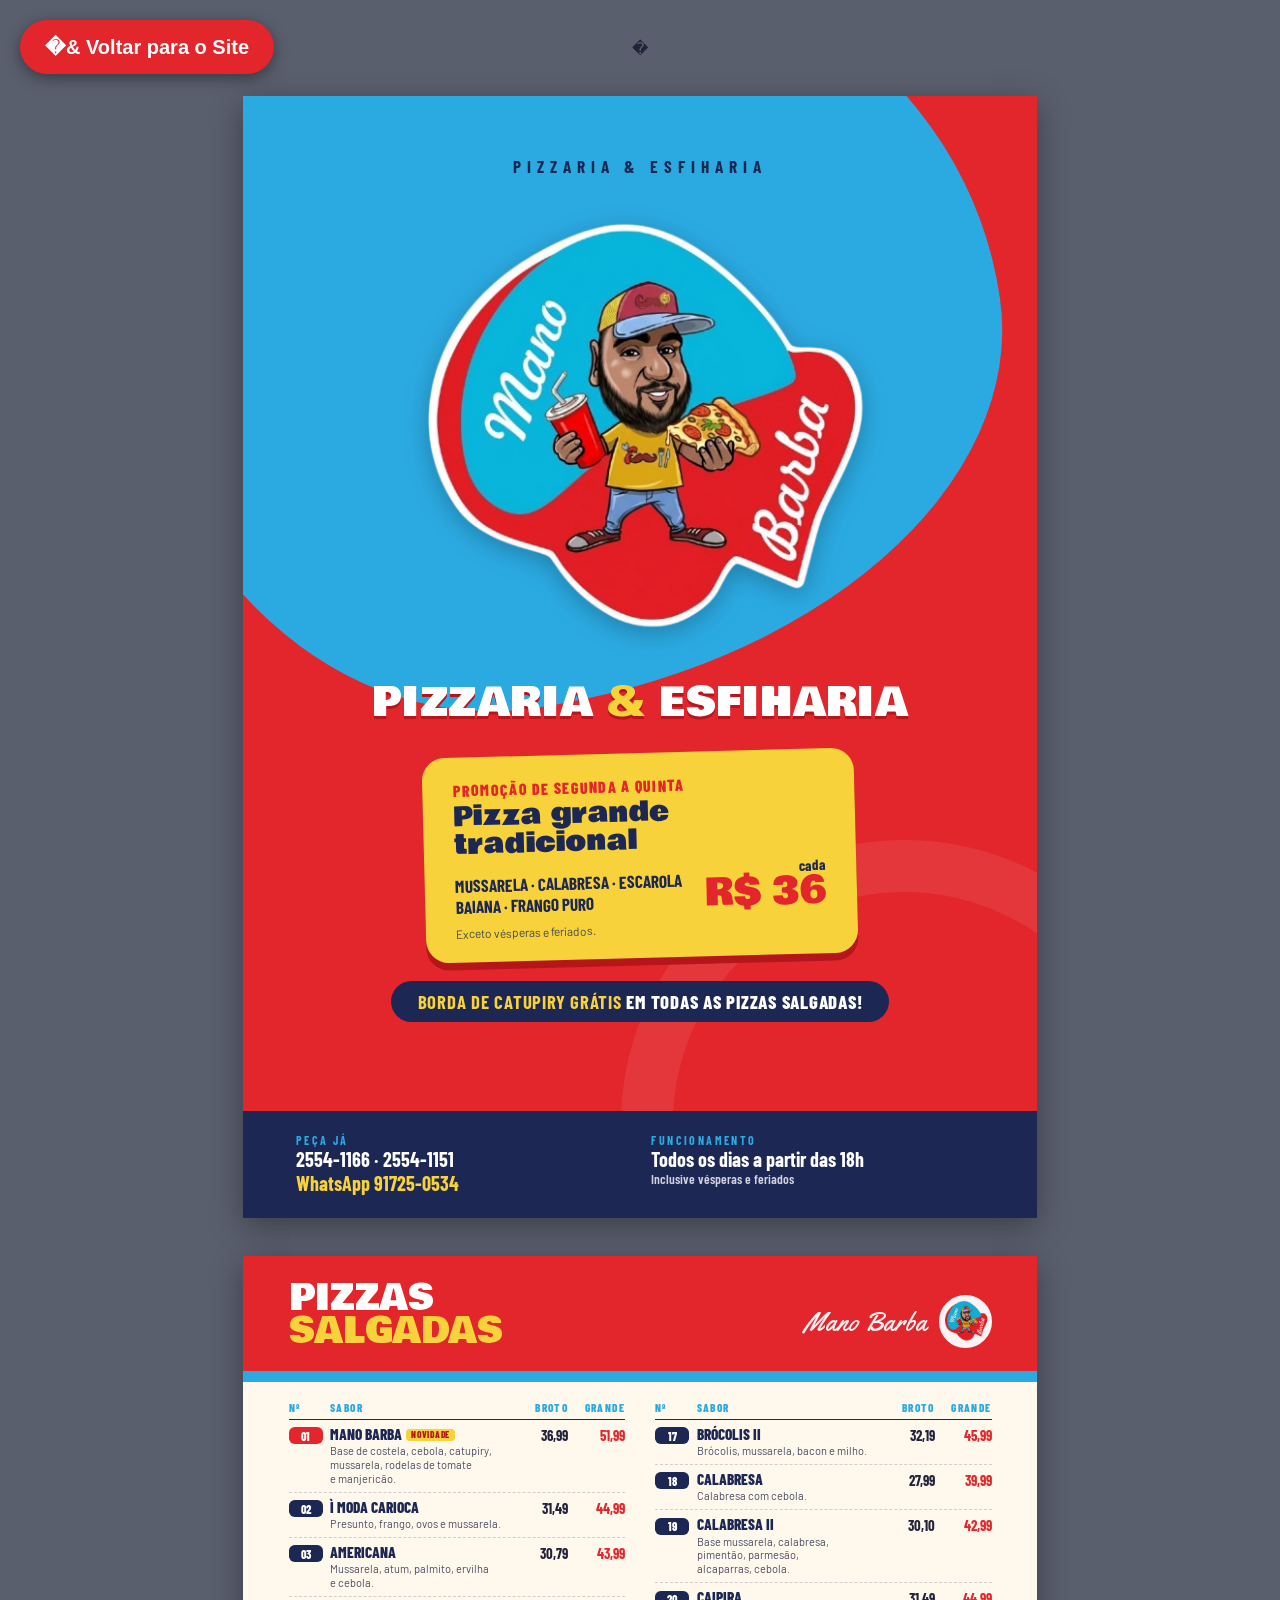
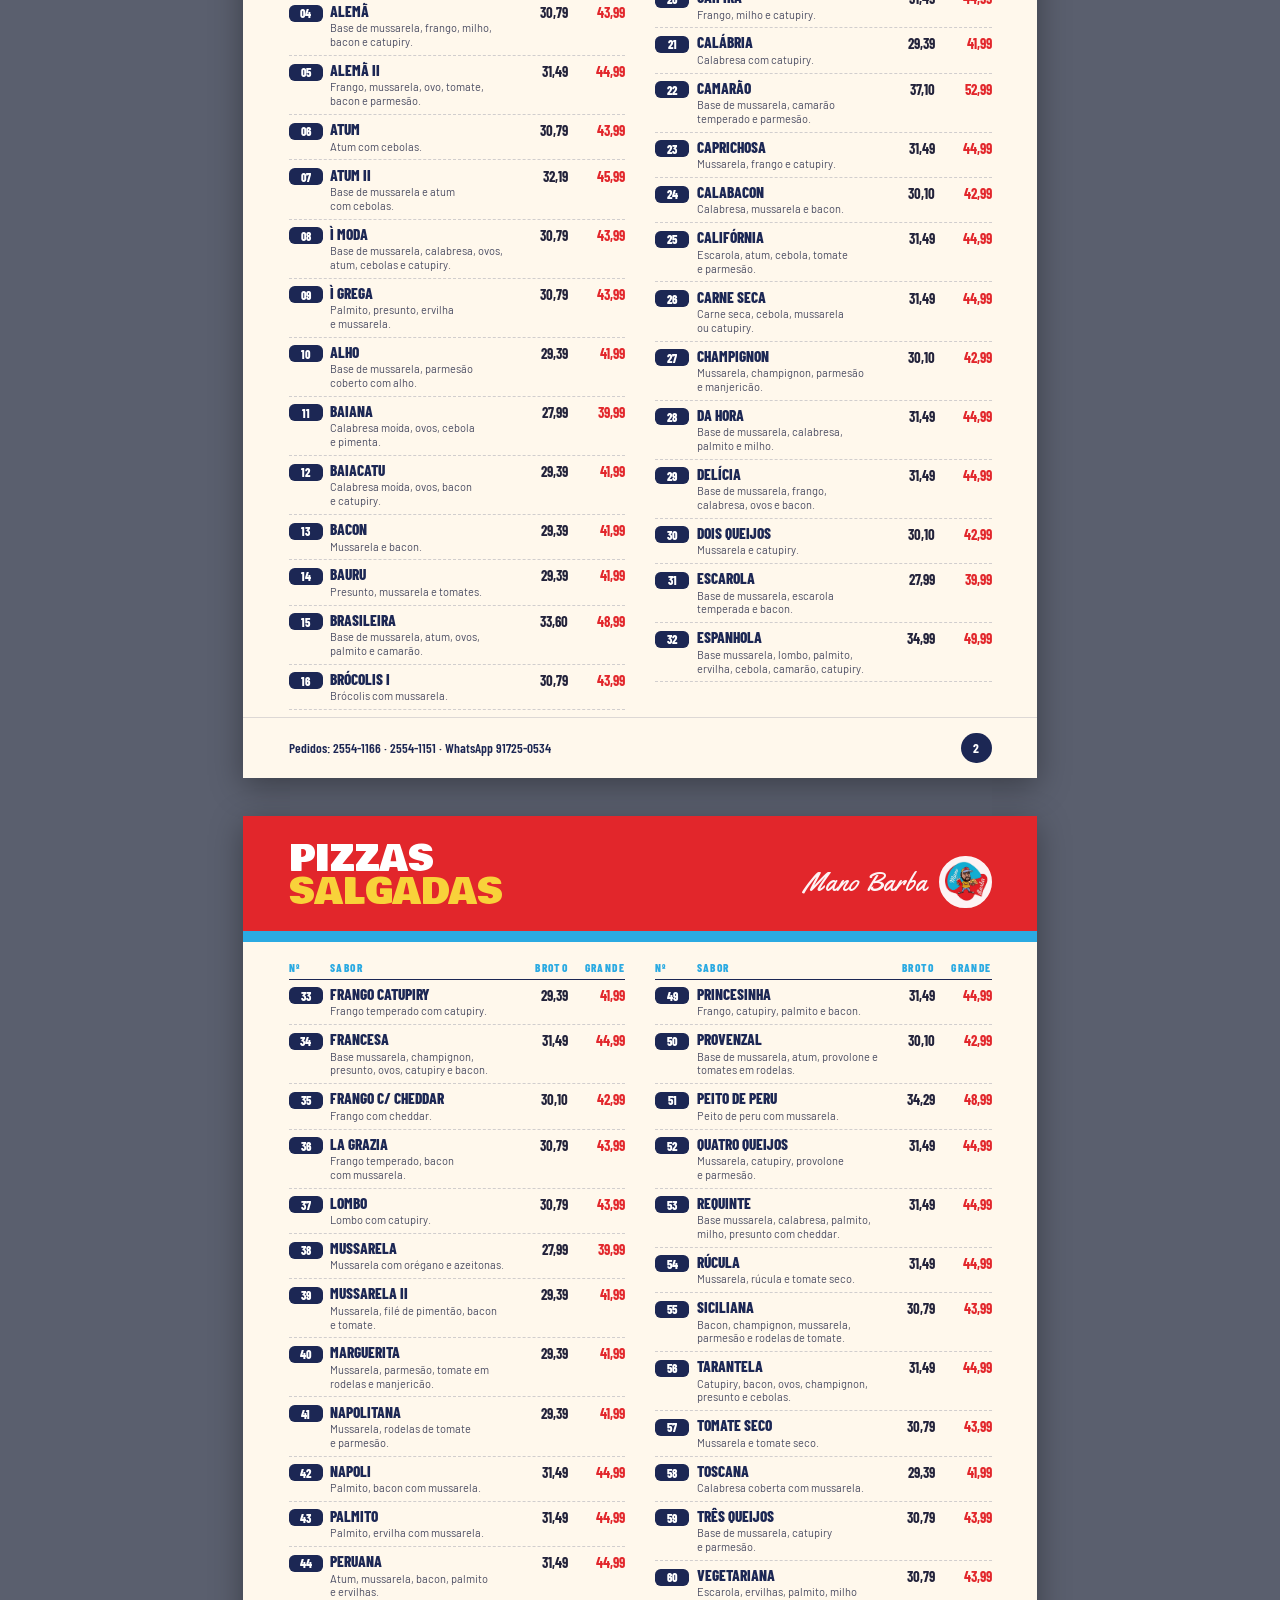
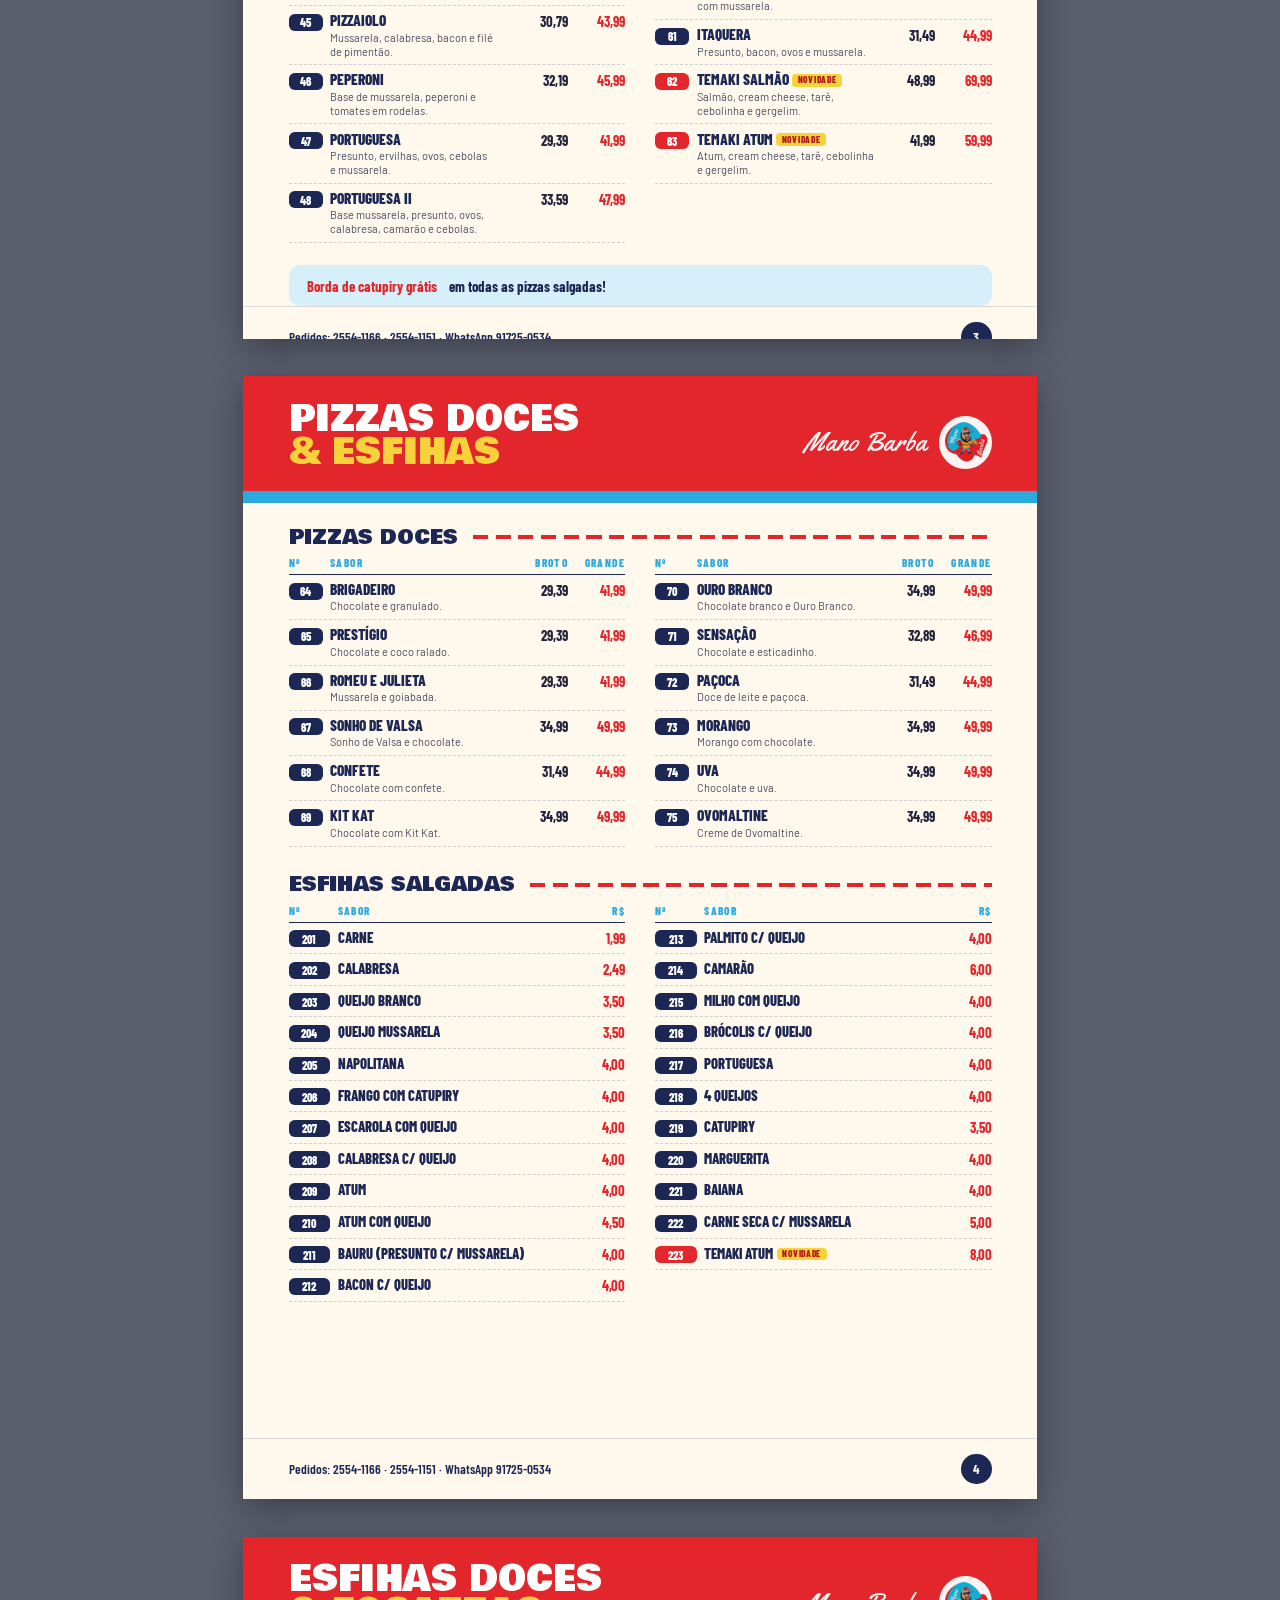
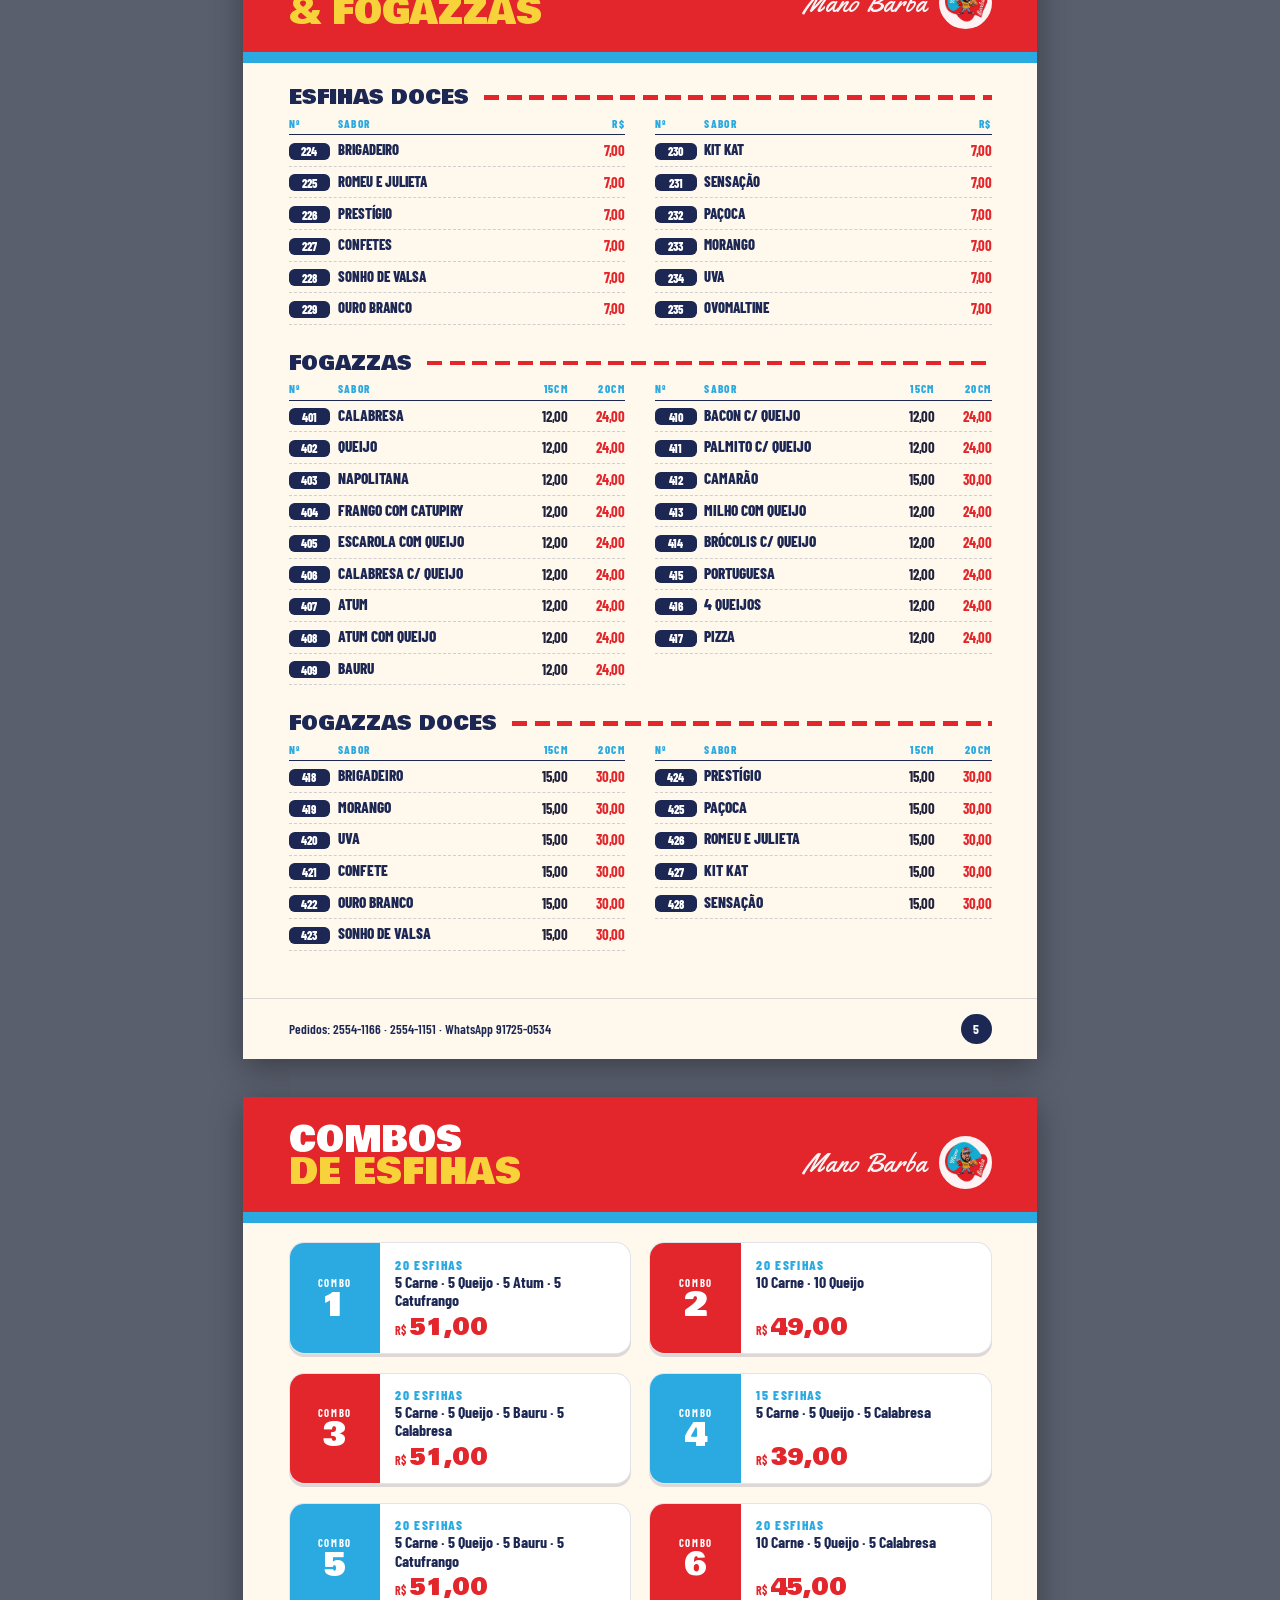
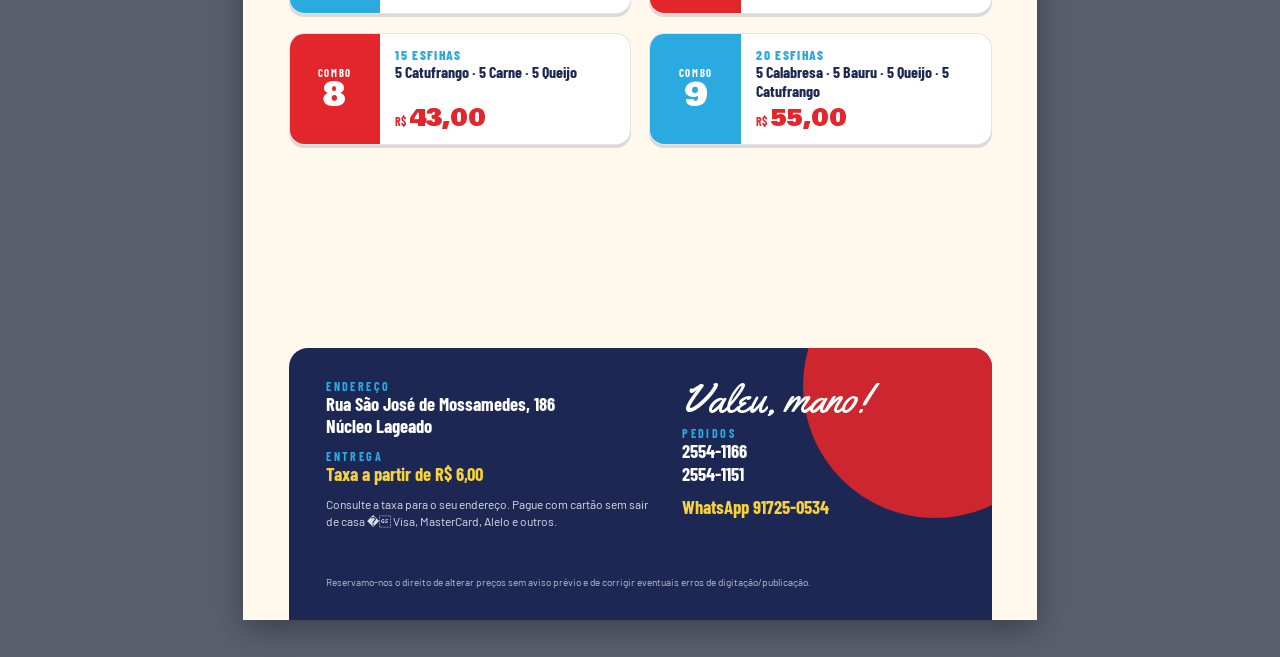
==== commit 8be6fcf5: "Ajustando cardapio para ser acessado pelo celular" ====
--- a/cardapio.html
+++ b/cardapio.html
@@ -1,190 +1,17 @@
-<!DOCTYPE html>
+�<!DOCTYPE html>
 <html lang="pt-BR">
 <head>
 <meta charset="utf-8">
-<meta name="viewport" content="width=device-width, initial-scale=1.0">
-<title>Cardápio — Mano Barba Pizzaria &amp; Esfiharia</title>
+<meta name="viewport" content="width=800, user-scalable=yes">
+<title>Cardapio Mano Barba Pizzaria &amp; Esfiharia</title>
 <link rel="preconnect" href="https://fonts.googleapis.com">
 <link rel="preconnect" href="https://fonts.gstatic.com" crossorigin>
 <link href="https://fonts.googleapis.com/css2?family=Yellowtail&family=Bowlby+One&family=Barlow+Condensed:wght@500;600;700;800&family=Barlow:wght@400;500;600&display=swap" rel="stylesheet">
 
-<style>
-  :root {
-    --red: #E2262B; 
-    --red-dk: #B5161C;
-    --sky: #2BAAE2; 
-    --sky-lt: #D6F0FB;
-    --yellow: #F8D23A; 
-    --navy: #1C2754; 
-    --cream: #FFF8EC; 
-    --ink: #22223a;
-  }
-  * {
-    box-sizing: border-box;
-    margin: 0;
-    padding: 0;
-  }
-  body {
-    background: #5a5f6e;
-    font-family: 'Barlow', sans-serif;
-    color: var(--ink);
-    display: flex;
-    flex-direction: column;
-    align-items: center;
-    gap: 10mm;
-    padding: 10mm 0;
-  }
-  
-  .page {
-    width: 210mm;
-    height: 297mm;
-    background: var(--cream);
-    position: relative;
-    overflow: hidden;
-    box-shadow: 0 8px 30px rgba(0,0,0,.35);
-    display: flex;
-    flex-direction: column;
-  }
-  @page {
-    size: A4;
-    margin: 0;
-  }
-  @media print {
-    body { background: none; padding: 0; gap: 0; display: block; }
-    .page { box-shadow: none; page-break-after: always; break-after: page; }
-    * { -webkit-print-color-adjust: exact; print-color-adjust: exact; }
-  }
-
-  /* ---------- CAPA ---------- */
-  .cover { background: var(--red); color: #fff; align-items: center; }
-  .cover .sky {
-    position: absolute; left: -30mm; top: -40mm; width: 230mm; height: 200mm; background: var(--sky);
-    border-radius: 48% 52% 60% 40% / 45% 55% 45% 55%; transform: rotate(-8deg);
-  }
-  .cover .ring {
-    position: absolute; right: -40mm; bottom: -50mm; width: 150mm; height: 150mm; border-radius: 50%;
-    border: 14mm solid rgba(255,255,255,.08);
-  }
-  .cover-top { position: relative; z-index: 2; text-align: center; padding-top: 16mm; }
-  .cover-top .tag { font-family: 'Barlow Condensed'; font-weight: 700; letter-spacing: .35em; font-size: 13pt; text-transform: uppercase; color: var(--navy); }
-  .logo { position: relative; z-index: 2; width: 128mm; margin-top: 4mm; filter: drop-shadow(0 6px 12px rgba(0,0,0,.25)); }
-  .cover h1 {
-    position: relative; z-index: 2; font-family: 'Bowlby One'; font-weight: 400; font-size: 30pt; letter-spacing: .02em;
-    text-transform: uppercase; line-height: 1; margin-top: 2mm; text-shadow: 0 3px 0 var(--red-dk);
-  }
-  .cover h1 span { color: var(--yellow); }
-  
-  .promo {
-    position: relative; z-index: 2; margin: 8mm 18mm 0; background: var(--yellow); color: var(--navy);
-    border-radius: 6mm; padding: 6mm 8mm; transform: rotate(-1.5deg); box-shadow: 0 2mm 0 var(--red-dk);
-  }
-  .promo .kick { font-family: 'Barlow Condensed'; font-weight: 800; text-transform: uppercase; letter-spacing: .08em; font-size: 12pt; color: var(--red); }
-  .promo .big { font-family: 'Bowlby One'; font-size: 20pt; line-height: 1.05; margin: 1mm 0 2mm; }
-  .promo .row { display: flex; justify-content: space-between; align-items: end; gap: 6mm; }
-  .promo .flavors { font-family: 'Barlow Condensed'; font-weight: 700; font-size: 13pt; text-transform: uppercase; line-height: 1.25; }
-  .promo .price { font-family: 'Bowlby One'; font-size: 28pt; color: var(--red); white-space: nowrap; line-height: 1; }
-  .promo .price small { font-size: 11pt; color: var(--navy); display: block; text-align: right; font-family: 'Barlow Condensed'; font-weight: 700; }
-  .promo .note { font-size: 9pt; margin-top: 2mm; opacity: .8; }
-  
-  .borda {
-    position: relative; z-index: 2; margin-top: 6mm; font-family: 'Barlow Condensed'; font-weight: 800; font-size: 14pt;
-    text-transform: uppercase; letter-spacing: .04em; background: var(--navy); padding: 2.5mm 7mm; border-radius: 20mm;
-  }
-  .borda b { color: var(--yellow); }
-  .cover-info {
-    position: absolute; z-index: 2; bottom: 0; left: 0; right: 0; display: grid; grid-template-columns: 1fr 1fr;
-    background: var(--navy); padding: 6mm 14mm; gap: 6mm; font-family: 'Barlow Condensed'; font-size: 12pt; font-weight: 600;
-  }
-  .cover-info .lbl { font-size: 9pt; letter-spacing: .2em; text-transform: uppercase; color: var(--sky); font-weight: 700; }
-  .cover-info .val { font-size: 15pt; font-weight: 700; line-height: 1.2; }
-  .cover-info .val .wa { color: var(--yellow); }
-
-  /* ---------- PÁGINAS INTERNAS ---------- */
-  .head { background: var(--red); color: #fff; padding: 7mm 12mm 6mm; position: relative; display: flex; align-items: end; justify-content: space-between; }
-  .head::after { content: ""; position: absolute; left: 0; right: 0; bottom: -3mm; height: 3mm; background: var(--sky); }
-  .head h2 { font-family: 'Bowlby One'; font-weight: 400; font-size: 26pt; line-height: .95; text-transform: uppercase; }
-  .head h2 em { font-style: normal; color: var(--yellow); }
-  .head .brand { font-family: 'Yellowtail'; font-size: 20pt; color: #fff; opacity: .95; display: flex; align-items: center; gap: 3mm; }
-  .head .brand img { width: 14mm; height: 14mm; object-fit: cover; background: #fff; border-radius: 50%; padding: 0mm; border: 2px solid white; }
-  
-  .body { flex: 1; padding: 8mm 12mm 0; display: flex; flex-direction: column; gap: 6mm; }
-  .foot {
-    display: flex; justify-content: space-between; align-items: center; padding: 4mm 12mm; font-family: 'Barlow Condensed';
-    font-weight: 600; font-size: 10pt; color: var(--navy); border-top: .4mm solid rgba(28,39,84,.15); margin: 0 0;
-  }
-  .foot .pg { background: var(--navy); color: #fff; width: 8mm; height: 8mm; border-radius: 50%; display: grid; place-items: center; font-weight: 700; }
-
-  .sub { display: flex; align-items: center; gap: 4mm; margin-bottom: 1mm; }
-  .sub h3 { font-family: 'Bowlby One'; font-weight: 400; font-size: 15pt; color: var(--navy); text-transform: uppercase; white-space: nowrap; }
-  .sub .line { flex: 1; height: 1.2mm; background: repeating-linear-gradient(90deg, var(--red) 0 4mm, transparent 4mm 6mm); }
-  .sub .cols { font-family: 'Barlow Condensed'; font-weight: 700; font-size: 9pt; letter-spacing: .12em; text-transform: uppercase; color: var(--red); }
-
-  .grid2 { display: grid; grid-template-columns: 1fr 1fr; column-gap: 8mm; }
-  .colhead {
-    display: grid; grid-template-columns: 9mm 1fr 13mm 13mm; gap: 2mm; font-family: 'Barlow Condensed'; font-weight: 800;
-    font-size: 8.5pt; letter-spacing: .12em; text-transform: uppercase; color: var(--sky); padding-bottom: 1.2mm; border-bottom: .5mm solid var(--navy);
-  }
-  .colhead span:nth-child(n+3) { text-align: right; }
-  
-  .item {
-    display: grid; grid-template-columns: 9mm 1fr 13mm 13mm; gap: 2mm; align-items: start; padding: 1.6mm 0;
-    border-bottom: .3mm dashed rgba(28,39,84,.2); break-inside: avoid;
-  }
-  .num {
-    font-family: 'Barlow Condensed'; font-weight: 800; font-size: 9pt; color: #fff; background: var(--navy); border-radius: 1.5mm;
-    text-align: center; padding: .4mm 0; margin-top: .4mm;
-  }
-  .item.hot .num { background: var(--red); }
-  .nm { font-family: 'Barlow Condensed'; font-weight: 800; font-size: 11.5pt; text-transform: uppercase; color: var(--navy); line-height: 1.1; }
-  .nm .new { display: inline-block; font-size: 7pt; letter-spacing: .08em; background: var(--yellow); color: var(--red-dk); padding: .3mm 1.4mm; border-radius: 1mm; vertical-align: 2px; margin-left: 1mm; }
-  .ds { font-size: 8.3pt; line-height: 1.25; color: #4b4d63; margin-top: .4mm; text-wrap: pretty; }
-  .pr { font-family: 'Barlow Condensed'; font-weight: 700; font-size: 11pt; text-align: right; color: var(--ink); white-space: nowrap; }
-  .pr.g { color: var(--red); }
-
-  .item.s { grid-template-columns: 11mm 1fr 14mm; }
-  .item.s .nm { font-size: 11pt; }
-  .item.f { grid-template-columns: 11mm 1fr 13mm 13mm; }
-  .colhead.s { grid-template-columns: 11mm 1fr 14mm; }
-  .colhead.f { grid-template-columns: 11mm 1fr 13mm 13mm; }
-
-  .card-note {
-    background: var(--sky-lt); border-radius: 3mm; padding: 3mm 5mm; font-family: 'Barlow Condensed'; font-weight: 700;
-    font-size: 11pt; color: var(--navy); display: flex; gap: 3mm; align-items: center;
-  }
-  .card-note b { color: var(--red); }
-
-  /* combos */
-  .combos { display: grid; grid-template-columns: 1fr 1fr; gap: 5mm; }
-  .combo {
-    background: #fff; border-radius: 4mm; overflow: hidden; display: grid; grid-template-columns: 24mm 1fr;
-    box-shadow: 0 .8mm 0 rgba(28,39,84,.15); border: .4mm solid rgba(28,39,84,.12);
-  }
-  .combo .k { background: var(--sky); color: #fff; display: flex; flex-direction: column; align-items: center; justify-content: center; padding: 3mm 0; }
-  .combo:nth-child(4n+2) .k, .combo:nth-child(4n+3) .k { background: var(--red); }
-  .combo .k small { font-family: 'Barlow Condensed'; font-weight: 700; font-size: 8pt; letter-spacing: .15em; text-transform: uppercase; }
-  .combo .k b { font-family: 'Bowlby One'; font-weight: 400; font-size: 24pt; line-height: 1; }
-  .combo .c { padding: 3.5mm 4mm; display: flex; flex-direction: column; justify-content: space-between; gap: 2mm; }
-  .combo .qty { font-family: 'Barlow Condensed'; font-weight: 800; font-size: 10pt; letter-spacing: .1em; text-transform: uppercase; color: var(--sky); }
-  .combo .what { font-family: 'Barlow Condensed'; font-weight: 700; font-size: 12pt; color: var(--navy); line-height: 1.15; }
-  .combo .val { font-family: 'Bowlby One'; font-size: 17pt; color: var(--red); line-height: 1; }
-  .combo .val small { font-size: 9pt; font-family: 'Barlow Condensed'; font-weight: 700; margin-right: 1mm; }
-
-  .info {
-    margin-top: auto; background: var(--navy); color: #fff; border-radius: 5mm 5mm 0 0; padding: 8mm 10mm; display: grid;
-    grid-template-columns: 1.2fr 1fr; gap: 8mm; position: relative; overflow: hidden;
-  }
-  .info::before { content: ""; position: absolute; right: -20mm; top: -25mm; width: 70mm; height: 70mm; border-radius: 50%; background: var(--red); opacity: .9; }
-  .info > * { position: relative; }
-  .info .lbl { font-family: 'Barlow Condensed'; font-size: 9pt; letter-spacing: .2em; text-transform: uppercase; color: var(--sky); font-weight: 700; }
-  .info .v { font-family: 'Barlow Condensed'; font-size: 14pt; font-weight: 700; line-height: 1.2; margin-bottom: 3mm; }
-  .info .v.y { color: var(--yellow); }
-  .info p { font-size: 9pt; line-height: 1.35; opacity: .85; }
-  .info .thanks { font-family: 'Yellowtail'; font-size: 30pt; line-height: 1; color: #fff; margin-bottom: 2mm; }
-  .fine { font-size: 7.5pt; opacity: .7; margin-top: 4mm; line-height: 1.4; }
-  .body.combo-body { padding-bottom: 0; }
-</style>
+<link rel="stylesheet" href="css/cardapio.css">
 </head>
 <body>
+<a href="index.html" class="btn-voltar">�& Voltar para o Site</a>
 
 <section class="page cover" data-screen-label="01 Capa">
   <div class="sky"></div><div class="ring"></div>
@@ -217,82 +44,82 @@
       <div>
         <div class="colhead"><span>Nº</span><span>Sabor</span><span>Broto</span><span>Grande</span></div>
         <div class="item hot">
-          <div class="num">00</div>
+          <div class="num">01</div>
           <div><div class="nm">Mano Barba<span class="new">Novidade</span></div><div class="ds">Base de costela, cebola, catupiry, mussarela, rodelas de tomate e manjericão.</div></div>
           <div class="pr">36,99</div><div class="pr g">51,99</div>
         </div>
         <div class="item">
-          <div class="num">01</div>
-          <div><div class="nm">À Moda Carioca</div><div class="ds">Presunto, frango, ovos e mussarela.</div></div>
-          <div class="pr">31,49</div><div class="pr g">44,99</div>
-        </div>
-        <div class="item">
           <div class="num">02</div>
+          <div><div class="nm">ì Moda Carioca</div><div class="ds">Presunto, frango, ovos e mussarela.</div></div>
+          <div class="pr">31,49</div><div class="pr g">44,99</div>
+        </div>
+        <div class="item">
+          <div class="num">03</div>
           <div><div class="nm">Americana</div><div class="ds">Mussarela, atum, palmito, ervilha e cebola.</div></div>
           <div class="pr">30,79</div><div class="pr g">43,99</div>
         </div>
         <div class="item">
-          <div class="num">03</div>
+          <div class="num">04</div>
           <div><div class="nm">Alemã</div><div class="ds">Base de mussarela, frango, milho, bacon e catupiry.</div></div>
           <div class="pr">30,79</div><div class="pr g">43,99</div>
         </div>
         <div class="item">
-          <div class="num">04</div>
+          <div class="num">05</div>
           <div><div class="nm">Alemã II</div><div class="ds">Frango, mussarela, ovo, tomate, bacon e parmesão.</div></div>
           <div class="pr">31,49</div><div class="pr g">44,99</div>
         </div>
         <div class="item">
-          <div class="num">05</div>
+          <div class="num">06</div>
           <div><div class="nm">Atum</div><div class="ds">Atum com cebolas.</div></div>
           <div class="pr">30,79</div><div class="pr g">43,99</div>
         </div>
         <div class="item">
-          <div class="num">06</div>
+          <div class="num">07</div>
           <div><div class="nm">Atum II</div><div class="ds">Base de mussarela e atum com cebolas.</div></div>
           <div class="pr">32,19</div><div class="pr g">45,99</div>
         </div>
         <div class="item">
-          <div class="num">07</div>
-          <div><div class="nm">À Moda</div><div class="ds">Base de mussarela, calabresa, ovos, atum, cebolas e catupiry.</div></div>
-          <div class="pr">30,79</div><div class="pr g">43,99</div>
-        </div>
-        <div class="item">
           <div class="num">08</div>
-          <div><div class="nm">À Grega</div><div class="ds">Palmito, presunto, ervilha e mussarela.</div></div>
+          <div><div class="nm">ì Moda</div><div class="ds">Base de mussarela, calabresa, ovos, atum, cebolas e catupiry.</div></div>
           <div class="pr">30,79</div><div class="pr g">43,99</div>
         </div>
         <div class="item">
           <div class="num">09</div>
+          <div><div class="nm">ì Grega</div><div class="ds">Palmito, presunto, ervilha e mussarela.</div></div>
+          <div class="pr">30,79</div><div class="pr g">43,99</div>
+        </div>
+        <div class="item">
+          <div class="num">10</div>
           <div><div class="nm">Alho</div><div class="ds">Base de mussarela, parmesão coberto com alho.</div></div>
           <div class="pr">29,39</div><div class="pr g">41,99</div>
         </div>
         <div class="item">
-          <div class="num">10</div>
+          <div class="num">11</div>
           <div><div class="nm">Baiana</div><div class="ds">Calabresa moída, ovos, cebola e pimenta.</div></div>
           <div class="pr">27,99</div><div class="pr g">39,99</div>
         </div>
         <div class="item">
-          <div class="num">11</div>
+          <div class="num">12</div>
           <div><div class="nm">Baiacatu</div><div class="ds">Calabresa moída, ovos, bacon e catupiry.</div></div>
           <div class="pr">29,39</div><div class="pr g">41,99</div>
         </div>
         <div class="item">
-          <div class="num">12</div>
+          <div class="num">13</div>
           <div><div class="nm">Bacon</div><div class="ds">Mussarela e bacon.</div></div>
           <div class="pr">29,39</div><div class="pr g">41,99</div>
         </div>
         <div class="item">
-          <div class="num">13</div>
+          <div class="num">14</div>
           <div><div class="nm">Bauru</div><div class="ds">Presunto, mussarela e tomates.</div></div>
           <div class="pr">29,39</div><div class="pr g">41,99</div>
         </div>
         <div class="item">
-          <div class="num">14</div>
+          <div class="num">15</div>
           <div><div class="nm">Brasileira</div><div class="ds">Base de mussarela, atum, ovos, palmito e camarão.</div></div>
           <div class="pr">33,60</div><div class="pr g">48,99</div>
         </div>
         <div class="item">
-          <div class="num">15</div>
+          <div class="num">16</div>
           <div><div class="nm">Brócolis I</div><div class="ds">Brócolis com mussarela.</div></div>
           <div class="pr">30,79</div><div class="pr g">43,99</div>
         </div>
@@ -300,82 +127,82 @@
       <div>
         <div class="colhead"><span>Nº</span><span>Sabor</span><span>Broto</span><span>Grande</span></div>
         <div class="item">
-          <div class="num">16</div>
+          <div class="num">17</div>
           <div><div class="nm">Brócolis II</div><div class="ds">Brócolis, mussarela, bacon e milho.</div></div>
           <div class="pr">32,19</div><div class="pr g">45,99</div>
         </div>
         <div class="item">
-          <div class="num">17</div>
+          <div class="num">18</div>
           <div><div class="nm">Calabresa</div><div class="ds">Calabresa com cebola.</div></div>
           <div class="pr">27,99</div><div class="pr g">39,99</div>
         </div>
         <div class="item">
-          <div class="num">18</div>
+          <div class="num">19</div>
           <div><div class="nm">Calabresa II</div><div class="ds">Base mussarela, calabresa, pimentão, parmesão, alcaparras, cebola.</div></div>
           <div class="pr">30,10</div><div class="pr g">42,99</div>
         </div>
         <div class="item">
-          <div class="num">19</div>
+          <div class="num">20</div>
           <div><div class="nm">Caipira</div><div class="ds">Frango, milho e catupiry.</div></div>
           <div class="pr">31,49</div><div class="pr g">44,99</div>
         </div>
         <div class="item">
-          <div class="num">20</div>
+          <div class="num">21</div>
           <div><div class="nm">Calábria</div><div class="ds">Calabresa com catupiry.</div></div>
           <div class="pr">29,39</div><div class="pr g">41,99</div>
         </div>
         <div class="item">
-          <div class="num">21</div>
+          <div class="num">22</div>
           <div><div class="nm">Camarão</div><div class="ds">Base de mussarela, camarão temperado e parmesão.</div></div>
           <div class="pr">37,10</div><div class="pr g">52,99</div>
         </div>
         <div class="item">
-          <div class="num">22</div>
+          <div class="num">23</div>
           <div><div class="nm">Caprichosa</div><div class="ds">Mussarela, frango e catupiry.</div></div>
           <div class="pr">31,49</div><div class="pr g">44,99</div>
         </div>
         <div class="item">
-          <div class="num">23</div>
+          <div class="num">24</div>
           <div><div class="nm">Calabacon</div><div class="ds">Calabresa, mussarela e bacon.</div></div>
           <div class="pr">30,10</div><div class="pr g">42,99</div>
         </div>
         <div class="item">
-          <div class="num">24</div>
+          <div class="num">25</div>
           <div><div class="nm">Califórnia</div><div class="ds">Escarola, atum, cebola, tomate e parmesão.</div></div>
           <div class="pr">31,49</div><div class="pr g">44,99</div>
         </div>
         <div class="item">
-          <div class="num">25</div>
+          <div class="num">26</div>
           <div><div class="nm">Carne Seca</div><div class="ds">Carne seca, cebola, mussarela ou catupiry.</div></div>
           <div class="pr">31,49</div><div class="pr g">44,99</div>
         </div>
         <div class="item">
-          <div class="num">26</div>
+          <div class="num">27</div>
           <div><div class="nm">Champignon</div><div class="ds">Mussarela, champignon, parmesão e manjericão.</div></div>
           <div class="pr">30,10</div><div class="pr g">42,99</div>
         </div>
         <div class="item">
-          <div class="num">27</div>
+          <div class="num">28</div>
           <div><div class="nm">Da Hora</div><div class="ds">Base de mussarela, calabresa, palmito e milho.</div></div>
           <div class="pr">31,49</div><div class="pr g">44,99</div>
         </div>
         <div class="item">
-          <div class="num">28</div>
+          <div class="num">29</div>
           <div><div class="nm">Delícia</div><div class="ds">Base de mussarela, frango, calabresa, ovos e bacon.</div></div>
           <div class="pr">31,49</div><div class="pr g">44,99</div>
         </div>
         <div class="item">
-          <div class="num">29</div>
+          <div class="num">30</div>
           <div><div class="nm">Dois Queijos</div><div class="ds">Mussarela e catupiry.</div></div>
           <div class="pr">30,10</div><div class="pr g">42,99</div>
         </div>
         <div class="item">
-          <div class="num">30</div>
+          <div class="num">31</div>
           <div><div class="nm">Escarola</div><div class="ds">Base de mussarela, escarola temperada e bacon.</div></div>
           <div class="pr">27,99</div><div class="pr g">39,99</div>
         </div>
         <div class="item">
-          <div class="num">31</div>
+          <div class="num">32</div>
           <div><div class="nm">Espanhola</div><div class="ds">Base mussarela, lombo, palmito, ervilha, cebola, camarão, catupiry.</div></div>
           <div class="pr">34,99</div><div class="pr g">49,99</div>
         </div>
@@ -398,82 +225,82 @@
       <div>
         <div class="colhead"><span>Nº</span><span>Sabor</span><span>Broto</span><span>Grande</span></div>
         <div class="item">
-          <div class="num">32</div>
+          <div class="num">33</div>
           <div><div class="nm">Frango Catupiry</div><div class="ds">Frango temperado com catupiry.</div></div>
           <div class="pr">29,39</div><div class="pr g">41,99</div>
         </div>
         <div class="item">
-          <div class="num">33</div>
+          <div class="num">34</div>
           <div><div class="nm">Francesa</div><div class="ds">Base mussarela, champignon, presunto, ovos, catupiry e bacon.</div></div>
           <div class="pr">31,49</div><div class="pr g">44,99</div>
         </div>
         <div class="item">
-          <div class="num">34</div>
+          <div class="num">35</div>
           <div><div class="nm">Frango c/ Cheddar</div><div class="ds">Frango com cheddar.</div></div>
           <div class="pr">30,10</div><div class="pr g">42,99</div>
         </div>
         <div class="item">
-          <div class="num">35</div>
+          <div class="num">36</div>
           <div><div class="nm">La Grazia</div><div class="ds">Frango temperado, bacon com mussarela.</div></div>
           <div class="pr">30,79</div><div class="pr g">43,99</div>
         </div>
         <div class="item">
-          <div class="num">36</div>
+          <div class="num">37</div>
           <div><div class="nm">Lombo</div><div class="ds">Lombo com catupiry.</div></div>
           <div class="pr">30,79</div><div class="pr g">43,99</div>
         </div>
         <div class="item">
-          <div class="num">37</div>
+          <div class="num">38</div>
           <div><div class="nm">Mussarela</div><div class="ds">Mussarela com orégano e azeitonas.</div></div>
           <div class="pr">27,99</div><div class="pr g">39,99</div>
         </div>
         <div class="item">
-          <div class="num">38</div>
+          <div class="num">39</div>
           <div><div class="nm">Mussarela II</div><div class="ds">Mussarela, filé de pimentão, bacon e tomate.</div></div>
           <div class="pr">29,39</div><div class="pr g">41,99</div>
         </div>
         <div class="item">
-          <div class="num">39</div>
+          <div class="num">40</div>
           <div><div class="nm">Marguerita</div><div class="ds">Mussarela, parmesão, tomate em rodelas e manjericão.</div></div>
           <div class="pr">29,39</div><div class="pr g">41,99</div>
         </div>
         <div class="item">
-          <div class="num">40</div>
+          <div class="num">41</div>
           <div><div class="nm">Napolitana</div><div class="ds">Mussarela, rodelas de tomate e parmesão.</div></div>
           <div class="pr">29,39</div><div class="pr g">41,99</div>
         </div>
         <div class="item">
-          <div class="num">41</div>
+          <div class="num">42</div>
           <div><div class="nm">Napoli</div><div class="ds">Palmito, bacon com mussarela.</div></div>
           <div class="pr">31,49</div><div class="pr g">44,99</div>
         </div>
         <div class="item">
-          <div class="num">42</div>
+          <div class="num">43</div>
           <div><div class="nm">Palmito</div><div class="ds">Palmito, ervilha com mussarela.</div></div>
           <div class="pr">31,49</div><div class="pr g">44,99</div>
         </div>
         <div class="item">
-          <div class="num">43</div>
+          <div class="num">44</div>
           <div><div class="nm">Peruana</div><div class="ds">Atum, mussarela, bacon, palmito e ervilhas.</div></div>
           <div class="pr">31,49</div><div class="pr g">44,99</div>
         </div>
         <div class="item">
-          <div class="num">44</div>
+          <div class="num">45</div>
           <div><div class="nm">Pizzaiolo</div><div class="ds">Mussarela, calabresa, bacon e filé de pimentão.</div></div>
           <div class="pr">30,79</div><div class="pr g">43,99</div>
         </div>
         <div class="item">
-          <div class="num">45</div>
+          <div class="num">46</div>
           <div><div class="nm">Peperoni</div><div class="ds">Base de mussarela, peperoni e tomates em rodelas.</div></div>
           <div class="pr">32,19</div><div class="pr g">45,99</div>
         </div>
         <div class="item">
-          <div class="num">46</div>
+          <div class="num">47</div>
           <div><div class="nm">Portuguesa</div><div class="ds">Presunto, ervilhas, ovos, cebolas e mussarela.</div></div>
           <div class="pr">29,39</div><div class="pr g">41,99</div>
         </div>
         <div class="item">
-          <div class="num">47</div>
+          <div class="num">48</div>
           <div><div class="nm">Portuguesa II</div><div class="ds">Base mussarela, presunto, ovos, calabresa, camarão e cebolas.</div></div>
           <div class="pr">33,59</div><div class="pr g">47,99</div>
         </div>
@@ -481,77 +308,77 @@
       <div>
         <div class="colhead"><span>Nº</span><span>Sabor</span><span>Broto</span><span>Grande</span></div>
         <div class="item">
-          <div class="num">48</div>
+          <div class="num">49</div>
           <div><div class="nm">Princesinha</div><div class="ds">Frango, catupiry, palmito e bacon.</div></div>
           <div class="pr">31,49</div><div class="pr g">44,99</div>
         </div>
         <div class="item">
-          <div class="num">49</div>
+          <div class="num">50</div>
           <div><div class="nm">Provenzal</div><div class="ds">Base de mussarela, atum, provolone e tomates em rodelas.</div></div>
           <div class="pr">30,10</div><div class="pr g">42,99</div>
         </div>
         <div class="item">
-          <div class="num">50</div>
+          <div class="num">51</div>
           <div><div class="nm">Peito de Peru</div><div class="ds">Peito de peru com mussarela.</div></div>
           <div class="pr">34,29</div><div class="pr g">48,99</div>
         </div>
         <div class="item">
-          <div class="num">51</div>
+          <div class="num">52</div>
           <div><div class="nm">Quatro Queijos</div><div class="ds">Mussarela, catupiry, provolone e parmesão.</div></div>
           <div class="pr">31,49</div><div class="pr g">44,99</div>
         </div>
         <div class="item">
-          <div class="num">52</div>
+          <div class="num">53</div>
           <div><div class="nm">Requinte</div><div class="ds">Base mussarela, calabresa, palmito, milho, presunto com cheddar.</div></div>
           <div class="pr">31,49</div><div class="pr g">44,99</div>
         </div>
         <div class="item">
-          <div class="num">53</div>
+          <div class="num">54</div>
           <div><div class="nm">Rúcula</div><div class="ds">Mussarela, rúcula e tomate seco.</div></div>
           <div class="pr">31,49</div><div class="pr g">44,99</div>
         </div>
         <div class="item">
-          <div class="num">54</div>
+          <div class="num">55</div>
           <div><div class="nm">Siciliana</div><div class="ds">Bacon, champignon, mussarela, parmesão e rodelas de tomate.</div></div>
           <div class="pr">30,79</div><div class="pr g">43,99</div>
         </div>
         <div class="item">
-          <div class="num">55</div>
+          <div class="num">56</div>
           <div><div class="nm">Tarantela</div><div class="ds">Catupiry, bacon, ovos, champignon, presunto e cebolas.</div></div>
           <div class="pr">31,49</div><div class="pr g">44,99</div>
         </div>
         <div class="item">
-          <div class="num">56</div>
+          <div class="num">57</div>
           <div><div class="nm">Tomate Seco</div><div class="ds">Mussarela e tomate seco.</div></div>
           <div class="pr">30,79</div><div class="pr g">43,99</div>
         </div>
         <div class="item">
-          <div class="num">57</div>
+          <div class="num">58</div>
           <div><div class="nm">Toscana</div><div class="ds">Calabresa coberta com mussarela.</div></div>
           <div class="pr">29,39</div><div class="pr g">41,99</div>
         </div>
         <div class="item">
-          <div class="num">58</div>
+          <div class="num">59</div>
           <div><div class="nm">Três Queijos</div><div class="ds">Base de mussarela, catupiry e parmesão.</div></div>
           <div class="pr">30,79</div><div class="pr g">43,99</div>
         </div>
         <div class="item">
-          <div class="num">59</div>
+          <div class="num">60</div>
           <div><div class="nm">Vegetariana</div><div class="ds">Escarola, ervilhas, palmito, milho com mussarela.</div></div>
           <div class="pr">30,79</div><div class="pr g">43,99</div>
         </div>
         <div class="item">
-          <div class="num">60</div>
+          <div class="num">61</div>
           <div><div class="nm">Itaquera</div><div class="ds">Presunto, bacon, ovos e mussarela.</div></div>
           <div class="pr">31,49</div><div class="pr g">44,99</div>
         </div>
         <div class="item hot">
-          <div class="num">74</div>
+          <div class="num">62</div>
           <div><div class="nm">Temaki Salmão<span class="new">Novidade</span></div><div class="ds">Salmão, cream cheese, tarê, cebolinha e gergelim.</div></div>
           <div class="pr">48,99</div><div class="pr g">69,99</div>
         </div>
         <div class="item hot">
-          <div class="num">75</div>
+          <div class="num">63</div>
           <div><div class="nm">Temaki Atum<span class="new">Novidade</span></div><div class="ds">Atum, cream cheese, tarê, cebolinha e gergelim.</div></div>
           <div class="pr">41,99</div><div class="pr g">59,99</div>
         </div>
@@ -577,32 +404,32 @@
         <div>
           <div class="colhead"><span>Nº</span><span>Sabor</span><span>Broto</span><span>Grande</span></div>
           <div class="item">
-            <div class="num">61</div>
+            <div class="num">64</div>
             <div><div class="nm">Brigadeiro</div><div class="ds">Chocolate e granulado.</div></div>
             <div class="pr">29,39</div><div class="pr g">41,99</div>
           </div>
           <div class="item">
-            <div class="num">62</div>
+            <div class="num">65</div>
             <div><div class="nm">Prestígio</div><div class="ds">Chocolate e coco ralado.</div></div>
             <div class="pr">29,39</div><div class="pr g">41,99</div>
           </div>
           <div class="item">
-            <div class="num">63</div>
+            <div class="num">66</div>
             <div><div class="nm">Romeu e Julieta</div><div class="ds">Mussarela e goiabada.</div></div>
             <div class="pr">29,39</div><div class="pr g">41,99</div>
           </div>
           <div class="item">
-            <div class="num">64</div>
+            <div class="num">67</div>
             <div><div class="nm">Sonho de Valsa</div><div class="ds">Sonho de Valsa e chocolate.</div></div>
             <div class="pr">34,99</div><div class="pr g">49,99</div>
           </div>
           <div class="item">
-            <div class="num">65</div>
+            <div class="num">68</div>
             <div><div class="nm">Confete</div><div class="ds">Chocolate com confete.</div></div>
             <div class="pr">31,49</div><div class="pr g">44,99</div>
           </div>
           <div class="item">
-            <div class="num">66</div>
+            <div class="num">69</div>
             <div><div class="nm">Kit Kat</div><div class="ds">Chocolate com Kit Kat.</div></div>
             <div class="pr">34,99</div><div class="pr g">49,99</div>
           </div>
@@ -610,32 +437,32 @@
         <div>
           <div class="colhead"><span>Nº</span><span>Sabor</span><span>Broto</span><span>Grande</span></div>
           <div class="item">
-            <div class="num">68</div>
+            <div class="num">70</div>
             <div><div class="nm">Ouro Branco</div><div class="ds">Chocolate branco e Ouro Branco.</div></div>
             <div class="pr">34,99</div><div class="pr g">49,99</div>
           </div>
           <div class="item">
-            <div class="num">69</div>
+            <div class="num">71</div>
             <div><div class="nm">Sensação</div><div class="ds">Chocolate e esticadinho.</div></div>
             <div class="pr">32,89</div><div class="pr g">46,99</div>
           </div>
           <div class="item">
-            <div class="num">70</div>
+            <div class="num">72</div>
             <div><div class="nm">Paçoca</div><div class="ds">Doce de leite e paçoca.</div></div>
             <div class="pr">31,49</div><div class="pr g">44,99</div>
           </div>
           <div class="item">
-            <div class="num">71</div>
+            <div class="num">73</div>
             <div><div class="nm">Morango</div><div class="ds">Morango com chocolate.</div></div>
             <div class="pr">34,99</div><div class="pr g">49,99</div>
           </div>
           <div class="item">
-            <div class="num">72</div>
+            <div class="num">74</div>
             <div><div class="nm">Uva</div><div class="ds">Chocolate e uva.</div></div>
             <div class="pr">34,99</div><div class="pr g">49,99</div>
           </div>
           <div class="item">
-            <div class="num">73</div>
+            <div class="num">75</div>
             <div><div class="nm">Ovomaltine</div><div class="ds">Creme de Ovomaltine.</div></div>
             <div class="pr">34,99</div><div class="pr g">49,99</div>
           </div>
@@ -669,11 +496,11 @@
           <div class="item s"><div class="num">216</div><div class="nm">Brócolis c/ Queijo</div><div class="pr g">4,00</div></div>
           <div class="item s"><div class="num">217</div><div class="nm">Portuguesa</div><div class="pr g">4,00</div></div>
           <div class="item s"><div class="num">218</div><div class="nm">4 Queijos</div><div class="pr g">4,00</div></div>
-          <div class="item s"><div class="num">225</div><div class="nm">Catupiry</div><div class="pr g">3,50</div></div>
-          <div class="item s"><div class="num">226</div><div class="nm">Marguerita</div><div class="pr g">4,00</div></div>
-          <div class="item s"><div class="num">227</div><div class="nm">Baiana</div><div class="pr g">4,00</div></div>
-          <div class="item s"><div class="num">228</div><div class="nm">Carne Seca c/ Mussarela</div><div class="pr g">5,00</div></div>
-          <div class="item s hot"><div class="num">235</div><div class="nm">Temaki Atum<span class="new">Novidade</span></div><div class="pr g">8,00</div></div>
+          <div class="item s"><div class="num">219</div><div class="nm">Catupiry</div><div class="pr g">3,50</div></div>
+          <div class="item s"><div class="num">220</div><div class="nm">Marguerita</div><div class="pr g">4,00</div></div>
+          <div class="item s"><div class="num">221</div><div class="nm">Baiana</div><div class="pr g">4,00</div></div>
+          <div class="item s"><div class="num">222</div><div class="nm">Carne Seca c/ Mussarela</div><div class="pr g">5,00</div></div>
+          <div class="item s hot"><div class="num">223</div><div class="nm">Temaki Atum<span class="new">Novidade</span></div><div class="pr g">8,00</div></div>
         </div>
       </div>
     </div>
@@ -695,21 +522,21 @@
       <div class="grid2">
         <div>
           <div class="colhead s"><span>Nº</span><span>Sabor</span><span>R$</span></div>
-          <div class="item s"><div class="num">219</div><div class="nm">Brigadeiro</div><div class="pr g">7,00</div></div>
-          <div class="item s"><div class="num">220</div><div class="nm">Romeu e Julieta</div><div class="pr g">7,00</div></div>
-          <div class="item s"><div class="num">221</div><div class="nm">Prestígio</div><div class="pr g">7,00</div></div>
-          <div class="item s"><div class="num">222</div><div class="nm">Confetes</div><div class="pr g">7,00</div></div>
-          <div class="item s"><div class="num">223</div><div class="nm">Sonho de Valsa</div><div class="pr g">7,00</div></div>
-          <div class="item s"><div class="num">224</div><div class="nm">Ouro Branco</div><div class="pr g">7,00</div></div>
+          <div class="item s"><div class="num">224</div><div class="nm">Brigadeiro</div><div class="pr g">7,00</div></div>
+          <div class="item s"><div class="num">225</div><div class="nm">Romeu e Julieta</div><div class="pr g">7,00</div></div>
+          <div class="item s"><div class="num">226</div><div class="nm">Prestígio</div><div class="pr g">7,00</div></div>
+          <div class="item s"><div class="num">227</div><div class="nm">Confetes</div><div class="pr g">7,00</div></div>
+          <div class="item s"><div class="num">228</div><div class="nm">Sonho de Valsa</div><div class="pr g">7,00</div></div>
+          <div class="item s"><div class="num">229</div><div class="nm">Ouro Branco</div><div class="pr g">7,00</div></div>
         </div>
         <div>
           <div class="colhead s"><span>Nº</span><span>Sabor</span><span>R$</span></div>
-          <div class="item s"><div class="num">229</div><div class="nm">Kit Kat</div><div class="pr g">7,00</div></div>
-          <div class="item s"><div class="num">230</div><div class="nm">Sensação</div><div class="pr g">7,00</div></div>
-          <div class="item s"><div class="num">231</div><div class="nm">Paçoca</div><div class="pr g">7,00</div></div>
-          <div class="item s"><div class="num">232</div><div class="nm">Morango</div><div class="pr g">7,00</div></div>
-          <div class="item s"><div class="num">233</div><div class="nm">Uva</div><div class="pr g">7,00</div></div>
-          <div class="item s"><div class="num">234</div><div class="nm">Ovomaltine</div><div class="pr g">7,00</div></div>
+          <div class="item s"><div class="num">230</div><div class="nm">Kit Kat</div><div class="pr g">7,00</div></div>
+          <div class="item s"><div class="num">231</div><div class="nm">Sensação</div><div class="pr g">7,00</div></div>
+          <div class="item s"><div class="num">232</div><div class="nm">Paçoca</div><div class="pr g">7,00</div></div>
+          <div class="item s"><div class="num">233</div><div class="nm">Morango</div><div class="pr g">7,00</div></div>
+          <div class="item s"><div class="num">234</div><div class="nm">Uva</div><div class="pr g">7,00</div></div>
+          <div class="item s"><div class="num">235</div><div class="nm">Ovomaltine</div><div class="pr g">7,00</div></div>
         </div>
       </div>
     </div>
@@ -719,26 +546,26 @@
       <div class="grid2">
         <div>
           <div class="colhead f"><span>Nº</span><span>Sabor</span><span>15cm</span><span>20cm</span></div>
-          <div class="item f"><div class="num">402</div><div class="nm">Calabresa</div><div class="pr">12,00</div><div class="pr g">24,00</div></div>
-          <div class="item f"><div class="num">403</div><div class="nm">Queijo</div><div class="pr">12,00</div><div class="pr g">24,00</div></div>
-          <div class="item f"><div class="num">404</div><div class="nm">Napolitana</div><div class="pr">12,00</div><div class="pr g">24,00</div></div>
-          <div class="item f"><div class="num">405</div><div class="nm">Frango com Catupiry</div><div class="pr">12,00</div><div class="pr g">24,00</div></div>
-          <div class="item f"><div class="num">406</div><div class="nm">Escarola com Queijo</div><div class="pr">12,00</div><div class="pr g">24,00</div></div>
-          <div class="item f"><div class="num">407</div><div class="nm">Calabresa c/ Queijo</div><div class="pr">12,00</div><div class="pr g">24,00</div></div>
-          <div class="item f"><div class="num">408</div><div class="nm">Atum</div><div class="pr">12,00</div><div class="pr g">24,00</div></div>
-          <div class="item f"><div class="num">409</div><div class="nm">Atum com Queijo</div><div class="pr">12,00</div><div class="pr g">24,00</div></div>
-          <div class="item f"><div class="num">410</div><div class="nm">Bauru</div><div class="pr">12,00</div><div class="pr g">24,00</div></div>
+          <div class="item f"><div class="num">401</div><div class="nm">Calabresa</div><div class="pr">12,00</div><div class="pr g">24,00</div></div>
+          <div class="item f"><div class="num">402</div><div class="nm">Queijo</div><div class="pr">12,00</div><div class="pr g">24,00</div></div>
+          <div class="item f"><div class="num">403</div><div class="nm">Napolitana</div><div class="pr">12,00</div><div class="pr g">24,00</div></div>
+          <div class="item f"><div class="num">404</div><div class="nm">Frango com Catupiry</div><div class="pr">12,00</div><div class="pr g">24,00</div></div>
+          <div class="item f"><div class="num">405</div><div class="nm">Escarola com Queijo</div><div class="pr">12,00</div><div class="pr g">24,00</div></div>
+          <div class="item f"><div class="num">406</div><div class="nm">Calabresa c/ Queijo</div><div class="pr">12,00</div><div class="pr g">24,00</div></div>
+          <div class="item f"><div class="num">407</div><div class="nm">Atum</div><div class="pr">12,00</div><div class="pr g">24,00</div></div>
+          <div class="item f"><div class="num">408</div><div class="nm">Atum com Queijo</div><div class="pr">12,00</div><div class="pr g">24,00</div></div>
+          <div class="item f"><div class="num">409</div><div class="nm">Bauru</div><div class="pr">12,00</div><div class="pr g">24,00</div></div>
         </div>
         <div>
           <div class="colhead f"><span>Nº</span><span>Sabor</span><span>15cm</span><span>20cm</span></div>
-          <div class="item f"><div class="num">411</div><div class="nm">Bacon c/ Queijo</div><div class="pr">12,00</div><div class="pr g">24,00</div></div>
-          <div class="item f"><div class="num">412</div><div class="nm">Palmito c/ Queijo</div><div class="pr">12,00</div><div class="pr g">24,00</div></div>
-          <div class="item f"><div class="num">413</div><div class="nm">Camarão</div><div class="pr">15,00</div><div class="pr g">30,00</div></div>
-          <div class="item f"><div class="num">414</div><div class="nm">Milho com Queijo</div><div class="pr">12,00</div><div class="pr g">24,00</div></div>
-          <div class="item f"><div class="num">415</div><div class="nm">Brócolis c/ Queijo</div><div class="pr">12,00</div><div class="pr g">24,00</div></div>
-          <div class="item f"><div class="num">416</div><div class="nm">Portuguesa</div><div class="pr">12,00</div><div class="pr g">24,00</div></div>
-          <div class="item f"><div class="num">417</div><div class="nm">4 Queijos</div><div class="pr">12,00</div><div class="pr g">24,00</div></div>
-          <div class="item f"><div class="num">419</div><div class="nm">Pizza</div><div class="pr">12,00</div><div class="pr g">24,00</div></div>
+          <div class="item f"><div class="num">410</div><div class="nm">Bacon c/ Queijo</div><div class="pr">12,00</div><div class="pr g">24,00</div></div>
+          <div class="item f"><div class="num">411</div><div class="nm">Palmito c/ Queijo</div><div class="pr">12,00</div><div class="pr g">24,00</div></div>
+          <div class="item f"><div class="num">412</div><div class="nm">Camarão</div><div class="pr">15,00</div><div class="pr g">30,00</div></div>
+          <div class="item f"><div class="num">413</div><div class="nm">Milho com Queijo</div><div class="pr">12,00</div><div class="pr g">24,00</div></div>
+          <div class="item f"><div class="num">414</div><div class="nm">Brócolis c/ Queijo</div><div class="pr">12,00</div><div class="pr g">24,00</div></div>
+          <div class="item f"><div class="num">415</div><div class="nm">Portuguesa</div><div class="pr">12,00</div><div class="pr g">24,00</div></div>
+          <div class="item f"><div class="num">416</div><div class="nm">4 Queijos</div><div class="pr">12,00</div><div class="pr g">24,00</div></div>
+          <div class="item f"><div class="num">417</div><div class="nm">Pizza</div><div class="pr">12,00</div><div class="pr g">24,00</div></div>
         </div>
       </div>
     </div>
@@ -749,19 +576,19 @@
         <div>
           <div class="colhead f"><span>Nº</span><span>Sabor</span><span>15cm</span><span>20cm</span></div>
           <div class="item f"><div class="num">418</div><div class="nm">Brigadeiro</div><div class="pr">15,00</div><div class="pr g">30,00</div></div>
-          <div class="item f"><div class="num">420</div><div class="nm">Morango</div><div class="pr">15,00</div><div class="pr g">30,00</div></div>
-          <div class="item f"><div class="num">421</div><div class="nm">Uva</div><div class="pr">15,00</div><div class="pr g">30,00</div></div>
-          <div class="item f"><div class="num">422</div><div class="nm">Confete</div><div class="pr">15,00</div><div class="pr g">30,00</div></div>
-          <div class="item f"><div class="num">423</div><div class="nm">Ouro Branco</div><div class="pr">15,00</div><div class="pr g">30,00</div></div>
-          <div class="item f"><div class="num">424</div><div class="nm">Sonho de Valsa</div><div class="pr">15,00</div><div class="pr g">30,00</div></div>
+          <div class="item f"><div class="num">419</div><div class="nm">Morango</div><div class="pr">15,00</div><div class="pr g">30,00</div></div>
+          <div class="item f"><div class="num">420</div><div class="nm">Uva</div><div class="pr">15,00</div><div class="pr g">30,00</div></div>
+          <div class="item f"><div class="num">421</div><div class="nm">Confete</div><div class="pr">15,00</div><div class="pr g">30,00</div></div>
+          <div class="item f"><div class="num">422</div><div class="nm">Ouro Branco</div><div class="pr">15,00</div><div class="pr g">30,00</div></div>
+          <div class="item f"><div class="num">423</div><div class="nm">Sonho de Valsa</div><div class="pr">15,00</div><div class="pr g">30,00</div></div>
         </div>
         <div>
           <div class="colhead f"><span>Nº</span><span>Sabor</span><span>15cm</span><span>20cm</span></div>
-          <div class="item f"><div class="num">425</div><div class="nm">Prestígio</div><div class="pr">15,00</div><div class="pr g">30,00</div></div>
-          <div class="item f"><div class="num">426</div><div class="nm">Paçoca</div><div class="pr">15,00</div><div class="pr g">30,00</div></div>
-          <div class="item f"><div class="num">427</div><div class="nm">Romeu e Julieta</div><div class="pr">15,00</div><div class="pr g">30,00</div></div>
-          <div class="item f"><div class="num">428</div><div class="nm">Kit Kat</div><div class="pr">15,00</div><div class="pr g">30,00</div></div>
-          <div class="item f"><div class="num">429</div><div class="nm">Sensação</div><div class="pr">15,00</div><div class="pr g">30,00</div></div>
+          <div class="item f"><div class="num">424</div><div class="nm">Prestígio</div><div class="pr">15,00</div><div class="pr g">30,00</div></div>
+          <div class="item f"><div class="num">425</div><div class="nm">Paçoca</div><div class="pr">15,00</div><div class="pr g">30,00</div></div>
+          <div class="item f"><div class="num">426</div><div class="nm">Romeu e Julieta</div><div class="pr">15,00</div><div class="pr g">30,00</div></div>
+          <div class="item f"><div class="num">427</div><div class="nm">Kit Kat</div><div class="pr">15,00</div><div class="pr g">30,00</div></div>
+          <div class="item f"><div class="num">428</div><div class="nm">Sensação</div><div class="pr">15,00</div><div class="pr g">30,00</div></div>
         </div>
       </div>
     </div>
@@ -843,7 +670,8 @@
         <div class="v">Rua São José de Mossamedes, 186<br>Núcleo Lageado</div>
         <div class="lbl">Entrega</div>
         <div class="v y">Taxa a partir de R$ 6,00</div>
-        <p>Consulte a taxa para o seu endereço. Pague com cartão sem sair de casa — Visa, MasterCard, Alelo e outros.</p>
+        <p>Consulte a taxa para o seu endereço. Pague com cartão sem sair de casa �+ Visa, MasterCard, Alelo e outros.</p>
       </div>
       <div>
         <div class="thanks">Valeu, mano!</div>
@@ -857,4 +685,4 @@
 </section>
 
 </body>
-</html>+</html>
--- a/css/cardapio.css
+++ b/css/cardapio.css
@@ -0,0 +1,198 @@
+﻿/* Back button styling */
+  .btn-voltar {
+    position: fixed;
+    top: 20px;
+    left: 20px;
+    background: #E2262B;
+    color: #FFF;
+    padding: 15px 25px;
+    font-family: 'Barlow', sans-serif;
+    font-weight: bold;
+    font-size: 20px;
+    text-decoration: none;
+    border-radius: 30px;
+    z-index: 9999;
+    box-shadow: 0 4px 15px rgba(0,0,0,0.4);
+    transition: all 0.2s;
+  }
+  .btn-voltar:hover {
+    background: #B5161C;
+    transform: scale(1.05);
+  }
+  @media print {
+    .btn-voltar { display: none; }
+  }
+
+  :root {
+    --red: #E2262B; 
+    --red-dk: #B5161C;
+    --sky: #2BAAE2; 
+    --sky-lt: #D6F0FB;
+    --yellow: #F8D23A; 
+    --navy: #1C2754; 
+    --cream: #FFF8EC; 
+    --ink: #22223a;
+  }
+  * {
+    box-sizing: border-box;
+    margin: 0;
+    padding: 0;
+  }
+  body {
+    background: #5a5f6e;
+    font-family: 'Barlow', sans-serif;
+    color: var(--ink);
+    display: flex;
+    flex-direction: column;
+    align-items: center;
+    gap: 10mm;
+    padding: 10mm 0;
+  }
+  
+  .page {
+    width: 210mm;
+    height: 297mm;
+    background: var(--cream);
+    position: relative;
+    overflow: hidden;
+    box-shadow: 0 8px 30px rgba(0,0,0,.35);
+    display: flex;
+    flex-direction: column;
+  }
+  @page {
+    size: A4;
+    margin: 0;
+  }
+  @media print {
+    body { background: none; padding: 0; gap: 0; display: block; }
+    .page { box-shadow: none; page-break-after: always; break-after: page; }
+    * { -webkit-print-color-adjust: exact; print-color-adjust: exact; }
+  }
+
+  /* ---------- CAPA ---------- */
+  .cover { background: var(--red); color: #fff; align-items: center; }
+  .cover .sky {
+    position: absolute; left: -30mm; top: -40mm; width: 230mm; height: 200mm; background: var(--sky);
+    border-radius: 48% 52% 60% 40% / 45% 55% 45% 55%; transform: rotate(-8deg);
+  }
+  .cover .ring {
+    position: absolute; right: -40mm; bottom: -50mm; width: 150mm; height: 150mm; border-radius: 50%;
+    border: 14mm solid rgba(255,255,255,.08);
+  }
+  .cover-top { position: relative; z-index: 2; text-align: center; padding-top: 16mm; }
+  .cover-top .tag { font-family: 'Barlow Condensed'; font-weight: 700; letter-spacing: .35em; font-size: 13pt; text-transform: uppercase; color: var(--navy); }
+  .logo { position: relative; z-index: 2; width: 128mm; margin-top: 4mm; filter: drop-shadow(0 6px 12px rgba(0,0,0,.25)); }
+  .cover h1 {
+    position: relative; z-index: 2; font-family: 'Bowlby One'; font-weight: 400; font-size: 30pt; letter-spacing: .02em;
+    text-transform: uppercase; line-height: 1; margin-top: 2mm; text-shadow: 0 3px 0 var(--red-dk);
+  }
+  .cover h1 span { color: var(--yellow); }
+  
+  .promo {
+    position: relative; z-index: 2; margin: 8mm 18mm 0; background: var(--yellow); color: var(--navy);
+    border-radius: 6mm; padding: 6mm 8mm; transform: rotate(-1.5deg); box-shadow: 0 2mm 0 var(--red-dk);
+  }
+  .promo .kick { font-family: 'Barlow Condensed'; font-weight: 800; text-transform: uppercase; letter-spacing: .08em; font-size: 12pt; color: var(--red); }
+  .promo .big { font-family: 'Bowlby One'; font-size: 20pt; line-height: 1.05; margin: 1mm 0 2mm; }
+  .promo .row { display: flex; justify-content: space-between; align-items: end; gap: 6mm; }
+  .promo .flavors { font-family: 'Barlow Condensed'; font-weight: 700; font-size: 13pt; text-transform: uppercase; line-height: 1.25; }
+  .promo .price { font-family: 'Bowlby One'; font-size: 28pt; color: var(--red); white-space: nowrap; line-height: 1; }
+  .promo .price small { font-size: 11pt; color: var(--navy); display: block; text-align: right; font-family: 'Barlow Condensed'; font-weight: 700; }
+  .promo .note { font-size: 9pt; margin-top: 2mm; opacity: .8; }
+  
+  .borda {
+    position: relative; z-index: 2; margin-top: 6mm; font-family: 'Barlow Condensed'; font-weight: 800; font-size: 14pt;
+    text-transform: uppercase; letter-spacing: .04em; background: var(--navy); padding: 2.5mm 7mm; border-radius: 20mm;
+  }
+  .borda b { color: var(--yellow); }
+  .cover-info {
+    position: absolute; z-index: 2; bottom: 0; left: 0; right: 0; display: grid; grid-template-columns: 1fr 1fr;
+    background: var(--navy); padding: 6mm 14mm; gap: 6mm; font-family: 'Barlow Condensed'; font-size: 12pt; font-weight: 600;
+  }
+  .cover-info .lbl { font-size: 9pt; letter-spacing: .2em; text-transform: uppercase; color: var(--sky); font-weight: 700; }
+  .cover-info .val { font-size: 15pt; font-weight: 700; line-height: 1.2; }
+  .cover-info .val .wa { color: var(--yellow); }
+
+  /* ---------- PÃGINAS INTERNAS ---------- */
+  .head { background: var(--red); color: #fff; padding: 7mm 12mm 6mm; position: relative; display: flex; align-items: end; justify-content: space-between; }
+  .head::after { content: ""; position: absolute; left: 0; right: 0; bottom: -3mm; height: 3mm; background: var(--sky); }
+  .head h2 { font-family: 'Bowlby One'; font-weight: 400; font-size: 26pt; line-height: .95; text-transform: uppercase; }
+  .head h2 em { font-style: normal; color: var(--yellow); }
+  .head .brand { font-family: 'Yellowtail'; font-size: 20pt; color: #fff; opacity: .95; display: flex; align-items: center; gap: 3mm; }
+  .head .brand img { width: 14mm; height: 14mm; object-fit: cover; background: #fff; border-radius: 50%; padding: 0mm; border: 2px solid white; }
+  
+  .body { flex: 1; padding: 8mm 12mm 0; display: flex; flex-direction: column; gap: 6mm; }
+  .foot {
+    display: flex; justify-content: space-between; align-items: center; padding: 4mm 12mm; font-family: 'Barlow Condensed';
+    font-weight: 600; font-size: 10pt; color: var(--navy); border-top: .4mm solid rgba(28,39,84,.15); margin: 0 0;
+  }
+  .foot .pg { background: var(--navy); color: #fff; width: 8mm; height: 8mm; border-radius: 50%; display: grid; place-items: center; font-weight: 700; }
+
+  .sub { display: flex; align-items: center; gap: 4mm; margin-bottom: 1mm; }
+  .sub h3 { font-family: 'Bowlby One'; font-weight: 400; font-size: 15pt; color: var(--navy); text-transform: uppercase; white-space: nowrap; }
+  .sub .line { flex: 1; height: 1.2mm; background: repeating-linear-gradient(90deg, var(--red) 0 4mm, transparent 4mm 6mm); }
+  .sub .cols { font-family: 'Barlow Condensed'; font-weight: 700; font-size: 9pt; letter-spacing: .12em; text-transform: uppercase; color: var(--red); }
+
+  .grid2 { display: grid; grid-template-columns: 1fr 1fr; column-gap: 8mm; }
+  .colhead {
+    display: grid; grid-template-columns: 9mm 1fr 13mm 13mm; gap: 2mm; font-family: 'Barlow Condensed'; font-weight: 800;
+    font-size: 8.5pt; letter-spacing: .12em; text-transform: uppercase; color: var(--sky); padding-bottom: 1.2mm; border-bottom: .5mm solid var(--navy);
+  }
+  .colhead span:nth-child(n+3) { text-align: right; }
+  
+  .item {
+    display: grid; grid-template-columns: 9mm 1fr 13mm 13mm; gap: 2mm; align-items: start; padding: 1.6mm 0;
+    border-bottom: .3mm dashed rgba(28,39,84,.2); break-inside: avoid;
+  }
+  .num {
+    font-family: 'Barlow Condensed'; font-weight: 800; font-size: 9pt; color: #fff; background: var(--navy); border-radius: 1.5mm;
+    text-align: center; padding: .4mm 0; margin-top: .4mm;
+  }
+  .item.hot .num { background: var(--red); }
+  .nm { font-family: 'Barlow Condensed'; font-weight: 800; font-size: 11.5pt; text-transform: uppercase; color: var(--navy); line-height: 1.1; }
+  .nm .new { display: inline-block; font-size: 7pt; letter-spacing: .08em; background: var(--yellow); color: var(--red-dk); padding: .3mm 1.4mm; border-radius: 1mm; vertical-align: 2px; margin-left: 1mm; }
+  .ds { font-size: 8.3pt; line-height: 1.25; color: #4b4d63; margin-top: .4mm; text-wrap: pretty; }
+  .pr { font-family: 'Barlow Condensed'; font-weight: 700; font-size: 11pt; text-align: right; color: var(--ink); white-space: nowrap; }
+  .pr.g { color: var(--red); }
+
+  .item.s { grid-template-columns: 11mm 1fr 14mm; }
+  .item.s .nm { font-size: 11pt; }
+  .item.f { grid-template-columns: 11mm 1fr 13mm 13mm; }
+  .colhead.s { grid-template-columns: 11mm 1fr 14mm; }
+  .colhead.f { grid-template-columns: 11mm 1fr 13mm 13mm; }
+
+  .card-note {
+    background: var(--sky-lt); border-radius: 3mm; padding: 3mm 5mm; font-family: 'Barlow Condensed'; font-weight: 700;
+    font-size: 11pt; color: var(--navy); display: flex; gap: 3mm; align-items: center;
+  }
+  .card-note b { color: var(--red); }
+
+  /* combos */
+  .combos { display: grid; grid-template-columns: 1fr 1fr; gap: 5mm; }
+  .combo {
+    background: #fff; border-radius: 4mm; overflow: hidden; display: grid; grid-template-columns: 24mm 1fr;
+    box-shadow: 0 .8mm 0 rgba(28,39,84,.15); border: .4mm solid rgba(28,39,84,.12);
+  }
+  .combo .k { background: var(--sky); color: #fff; display: flex; flex-direction: column; align-items: center; justify-content: center; padding: 3mm 0; }
+  .combo:nth-child(4n+2) .k, .combo:nth-child(4n+3) .k { background: var(--red); }
+  .combo .k small { font-family: 'Barlow Condensed'; font-weight: 700; font-size: 8pt; letter-spacing: .15em; text-transform: uppercase; }
+  .combo .k b { font-family: 'Bowlby One'; font-weight: 400; font-size: 24pt; line-height: 1; }
+  .combo .c { padding: 3.5mm 4mm; display: flex; flex-direction: column; justify-content: space-between; gap: 2mm; }
+  .combo .qty { font-family: 'Barlow Condensed'; font-weight: 800; font-size: 10pt; letter-spacing: .1em; text-transform: uppercase; color: var(--sky); }
+  .combo .what { font-family: 'Barlow Condensed'; font-weight: 700; font-size: 12pt; color: var(--navy); line-height: 1.15; }
+  .combo .val { font-family: 'Bowlby One'; font-size: 17pt; color: var(--red); line-height: 1; }
+  .combo .val small { font-size: 9pt; font-family: 'Barlow Condensed'; font-weight: 700; margin-right: 1mm; }
+
+  .info {
+    margin-top: auto; background: var(--navy); color: #fff; border-radius: 5mm 5mm 0 0; padding: 8mm 10mm; display: grid;
+    grid-template-columns: 1.2fr 1fr; gap: 8mm; position: relative; overflow: hidden;
+  }
+  .info::before { content: ""; position: absolute; right: -20mm; top: -25mm; width: 70mm; height: 70mm; border-radius: 50%; background: var(--red); opacity: .9; }
+  .info > * { position: relative; }
+  .info .lbl { font-family: 'Barlow Condensed'; font-size: 9pt; letter-spacing: .2em; text-transform: uppercase; color: var(--sky); font-weight: 700; }
+  .info .v { font-family: 'Barlow Condensed'; font-size: 14pt; font-weight: 700; line-height: 1.2; margin-bottom: 3mm; }
+  .info .v.y { color: var(--yellow); }
+  .info p { font-size: 9pt; line-height: 1.35; opacity: .85; }
+  .info .thanks { font-family: 'Yellowtail'; font-size: 30pt; line-height: 1; color: #fff; margin-bottom: 2mm; }
+  .fine { font-size: 7.5pt; opacity: .7; margin-top: 4mm; line-height: 1.4; }
+  .body.combo-body { padding-bottom: 0; }
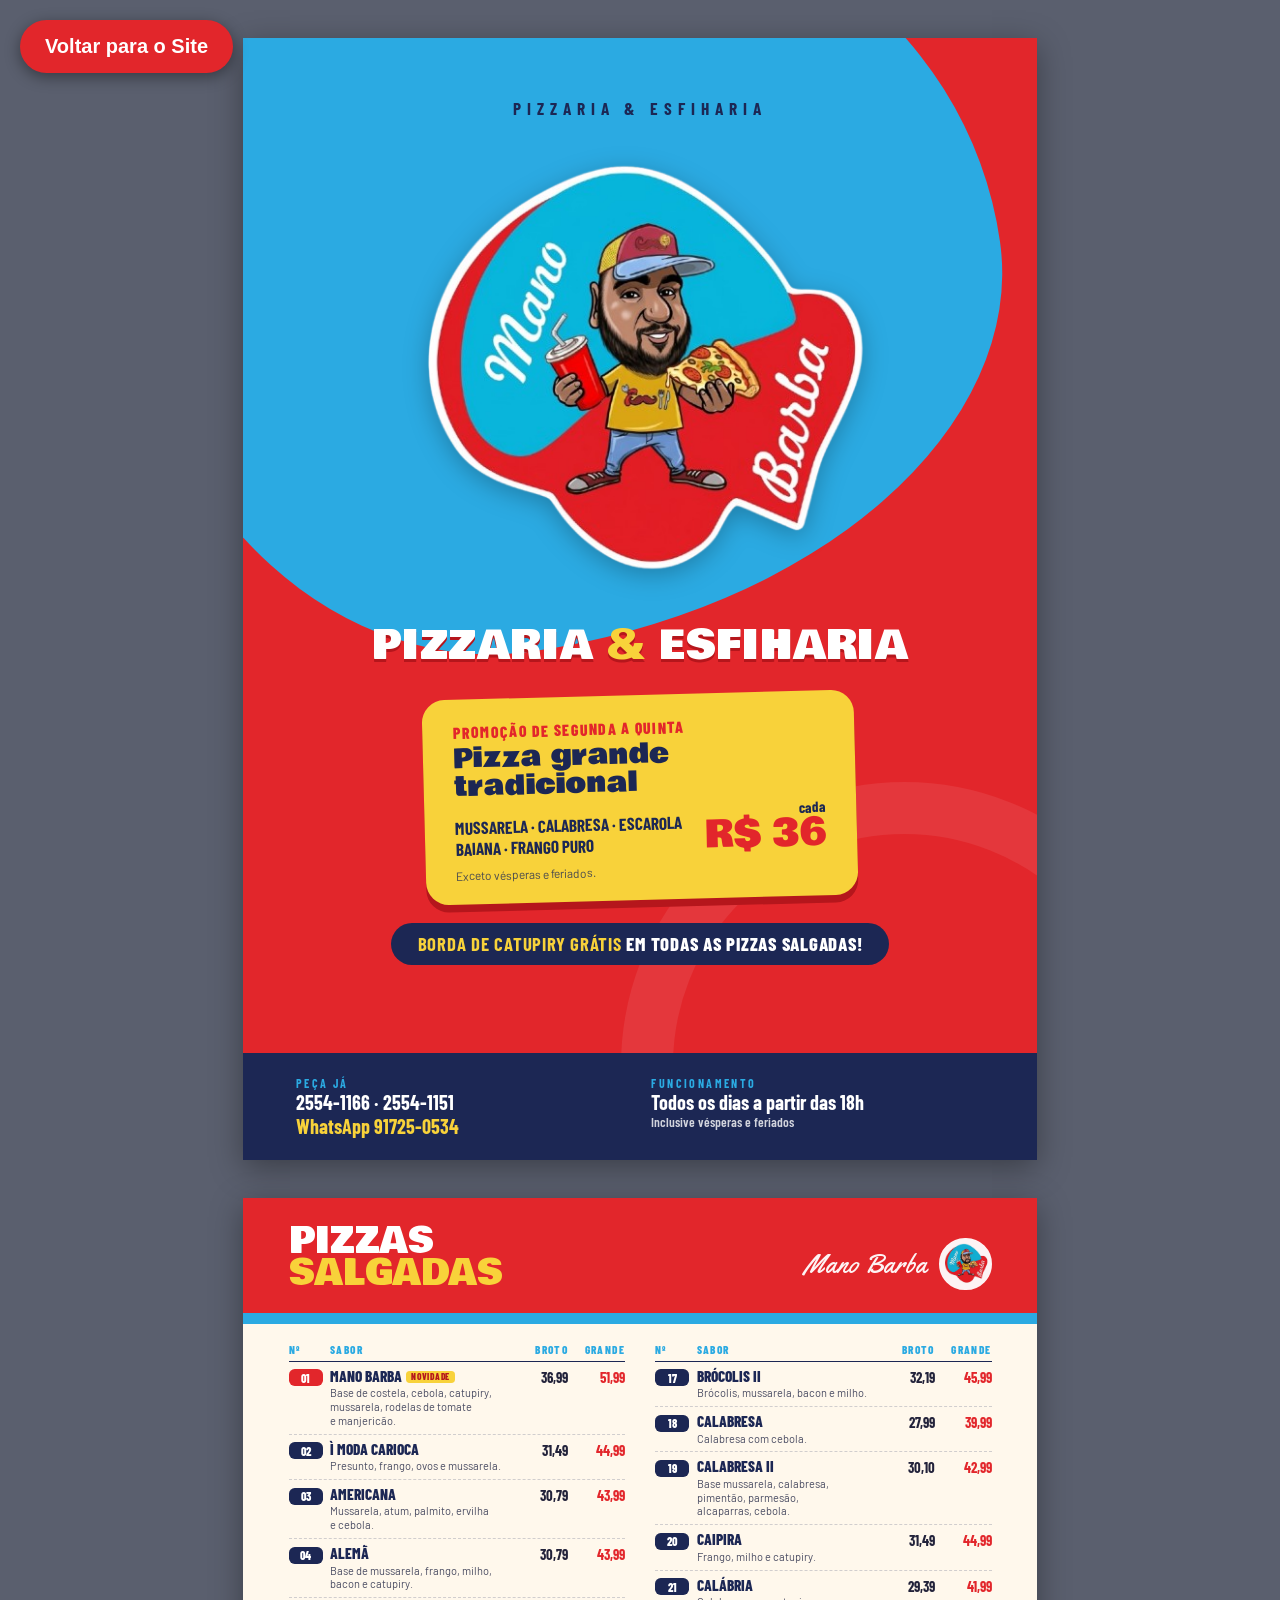
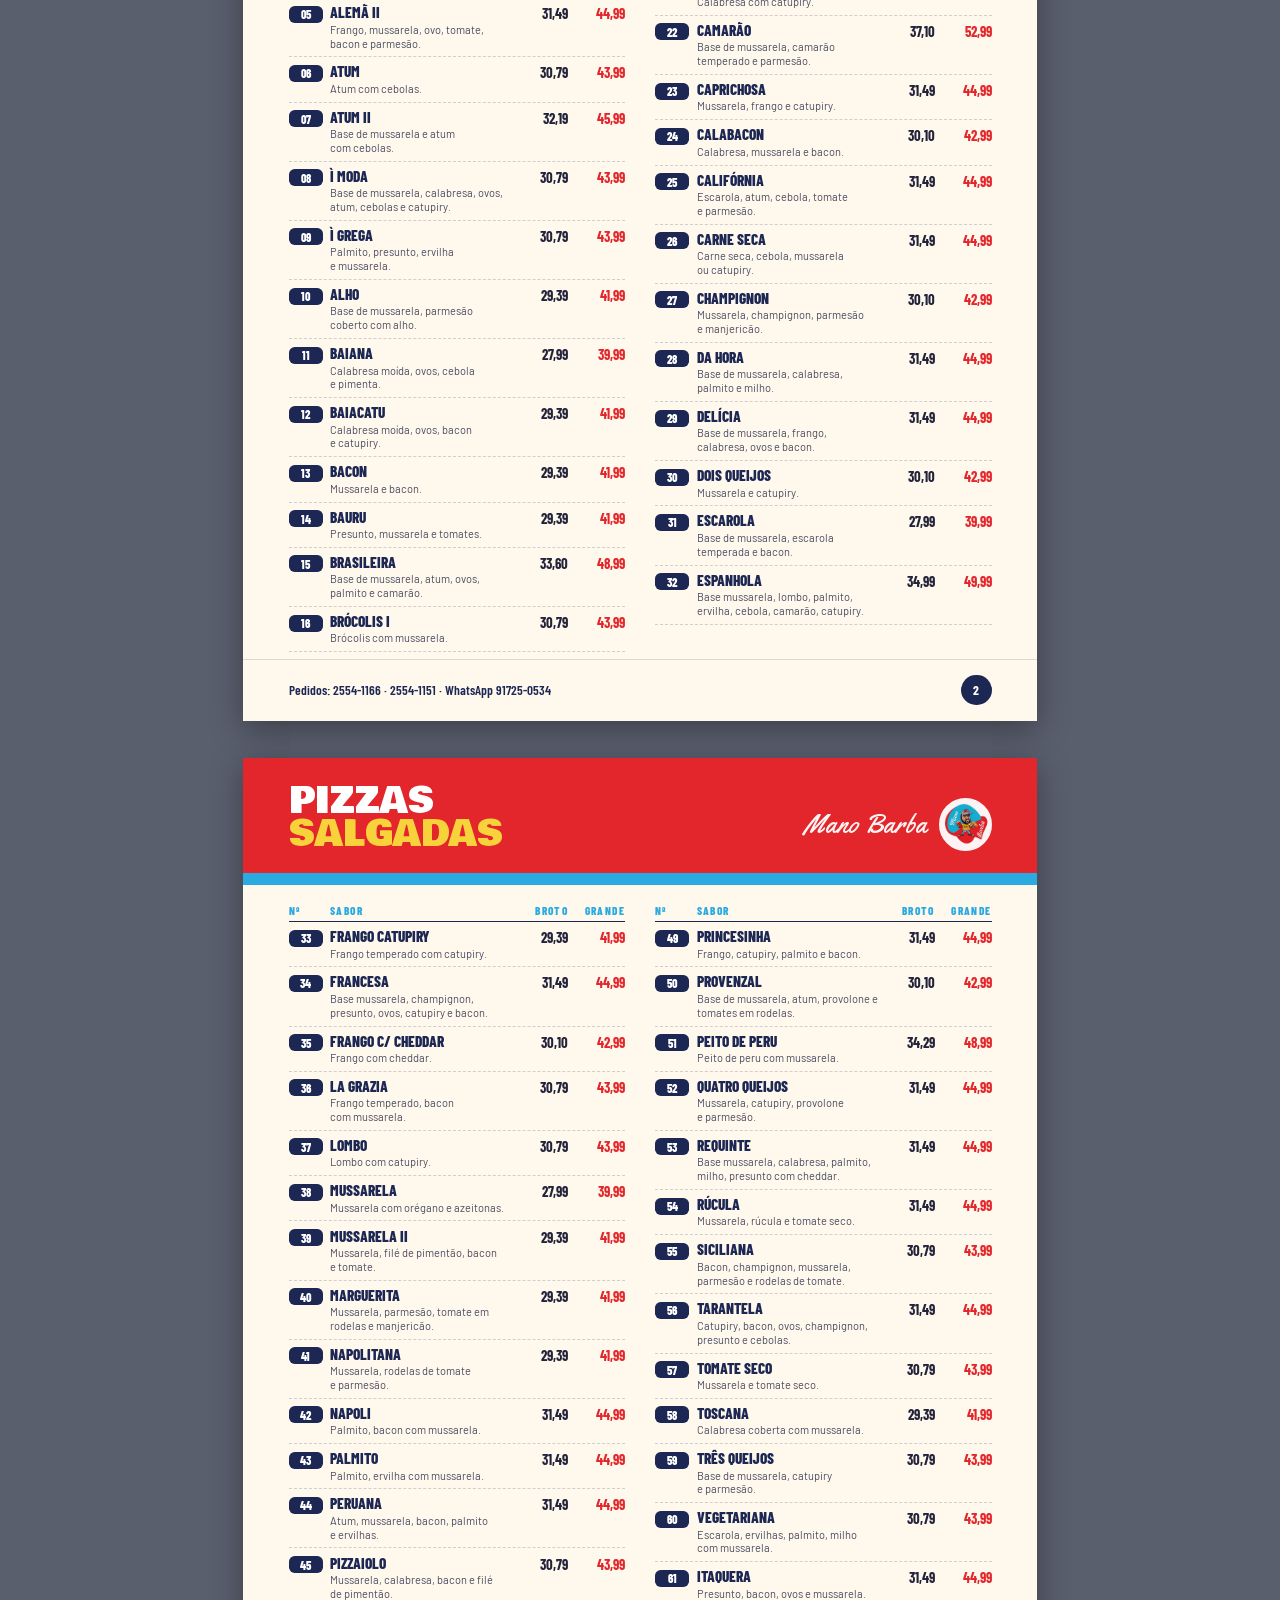
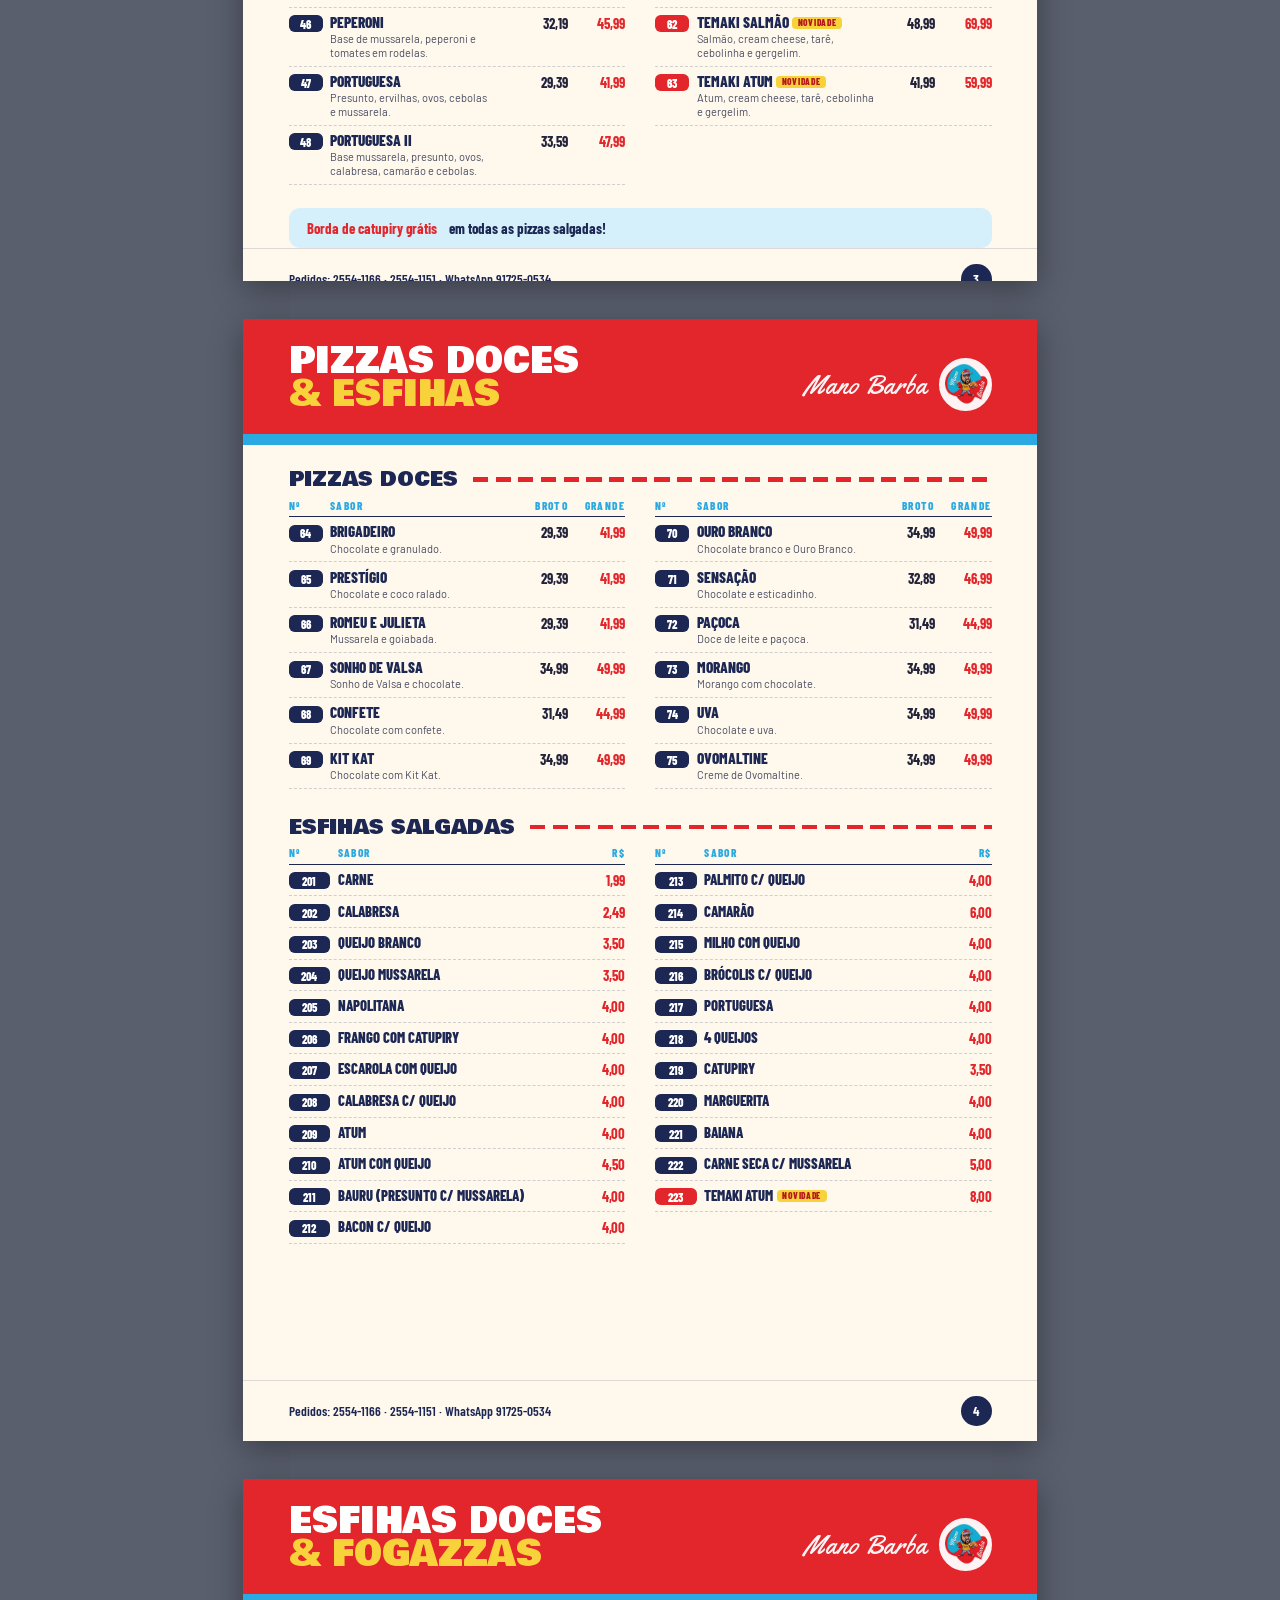
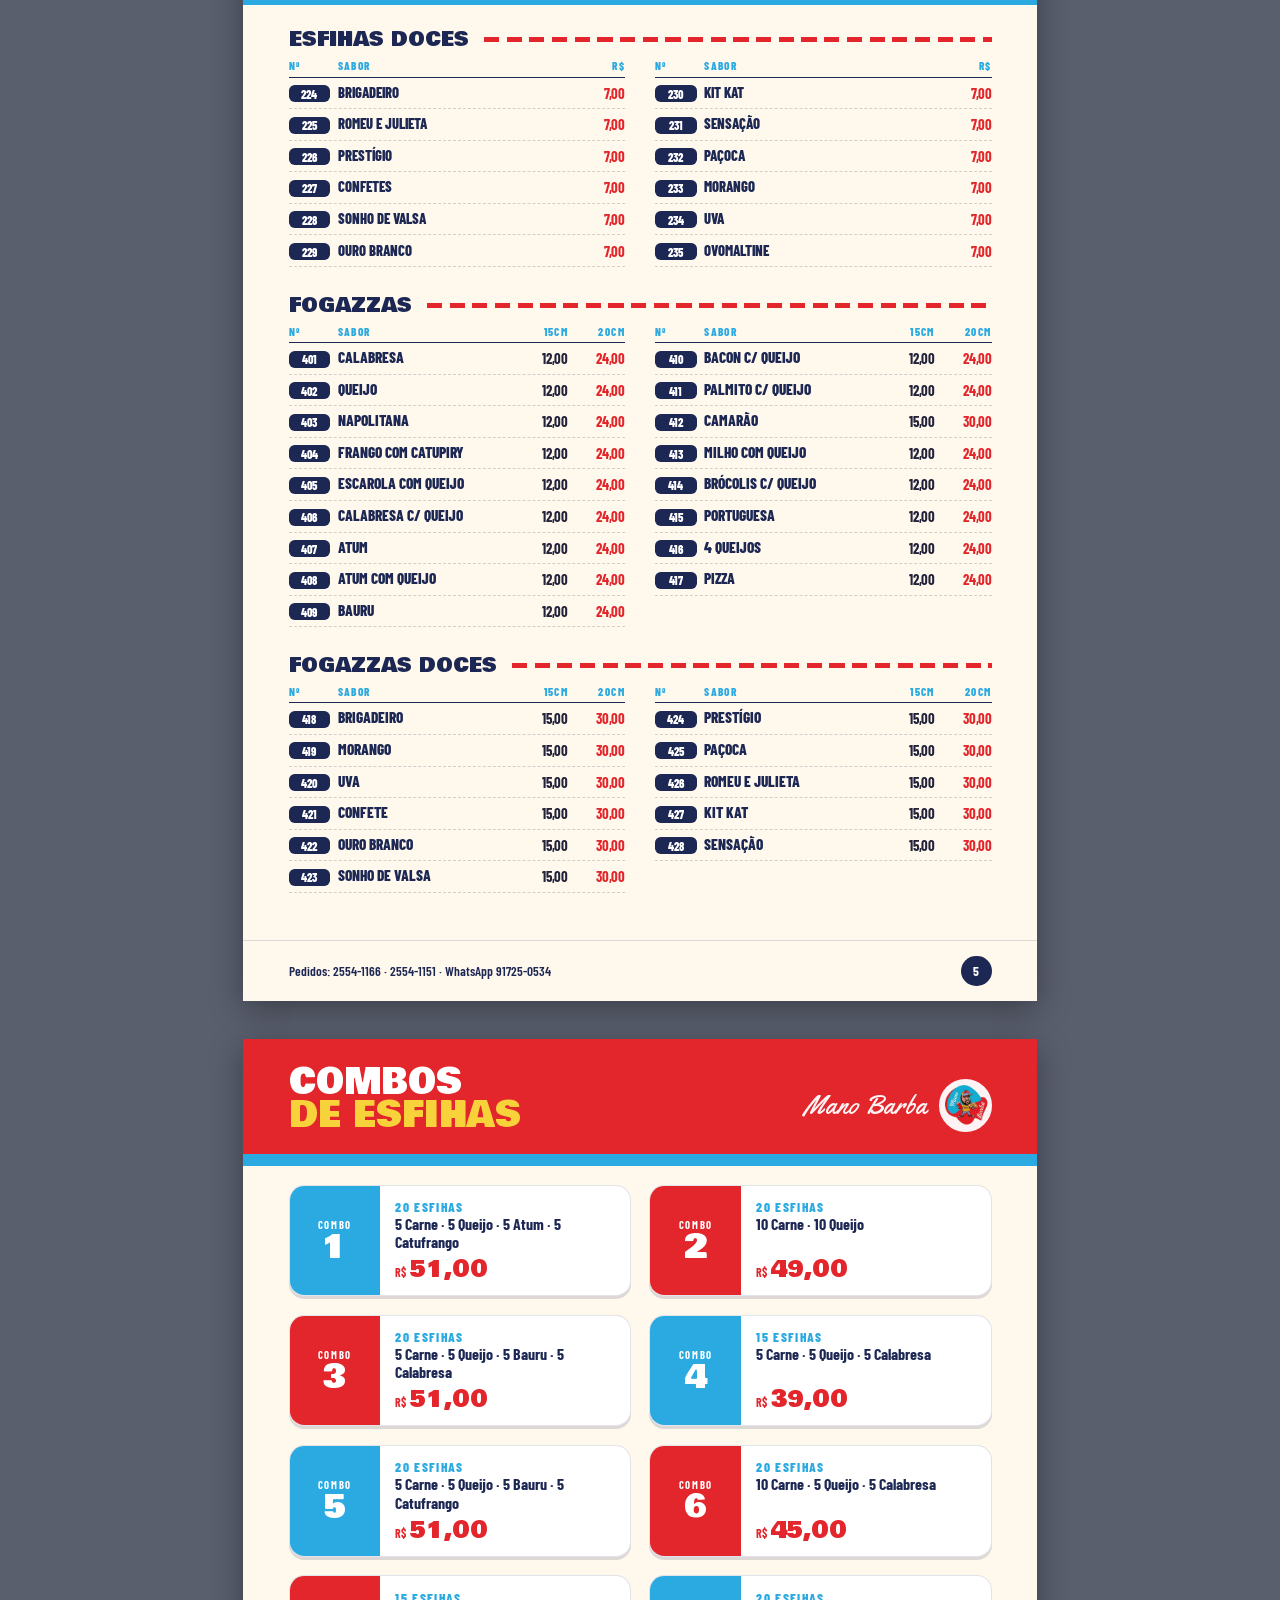
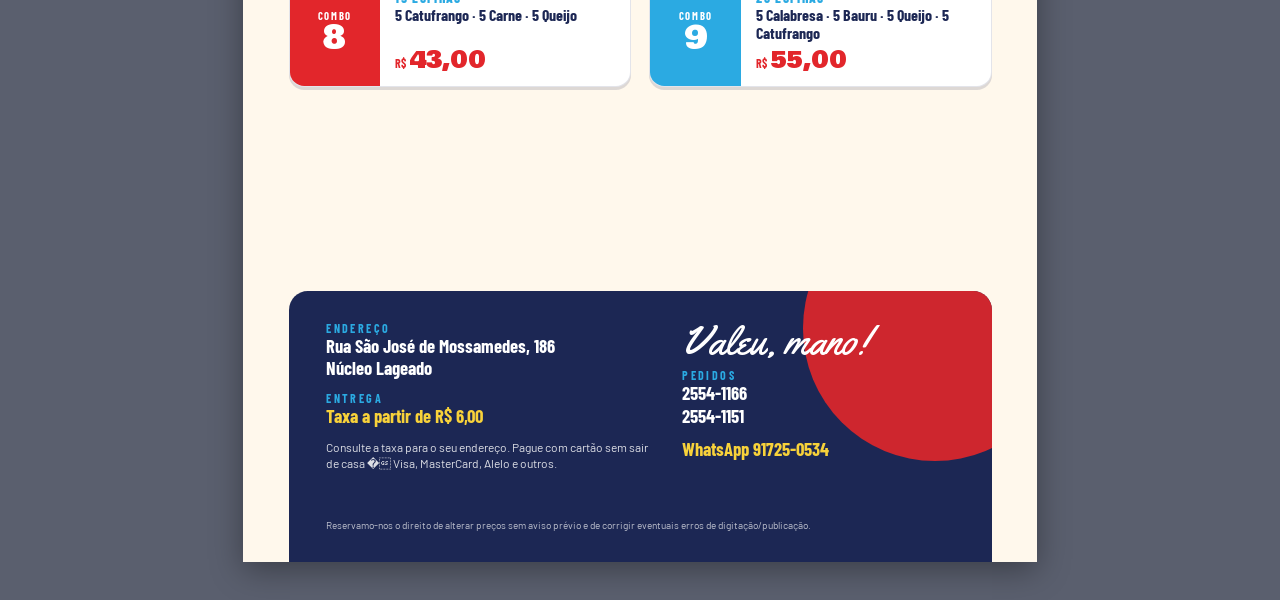
==== commit 05a9b4e4: "Ajuste na imagem do cardapio" ====
--- a/cardapio.html
+++ b/cardapio.html
@@ -1,4 +1,4 @@
-�<!DOCTYPE html>
+﻿<!DOCTYPE html>
 <html lang="pt-BR">
 <head>
 <meta charset="utf-8">
@@ -11,7 +11,7 @@
 <link rel="stylesheet" href="css/cardapio.css">
 </head>
 <body>
-<a href="index.html" class="btn-voltar">�& Voltar para o Site</a>
+<a href="index.html" class="btn-voltar">Voltar para o Site</a>
 
 <section class="page cover" data-screen-label="01 Capa">
   <div class="sky"></div><div class="ring"></div>
